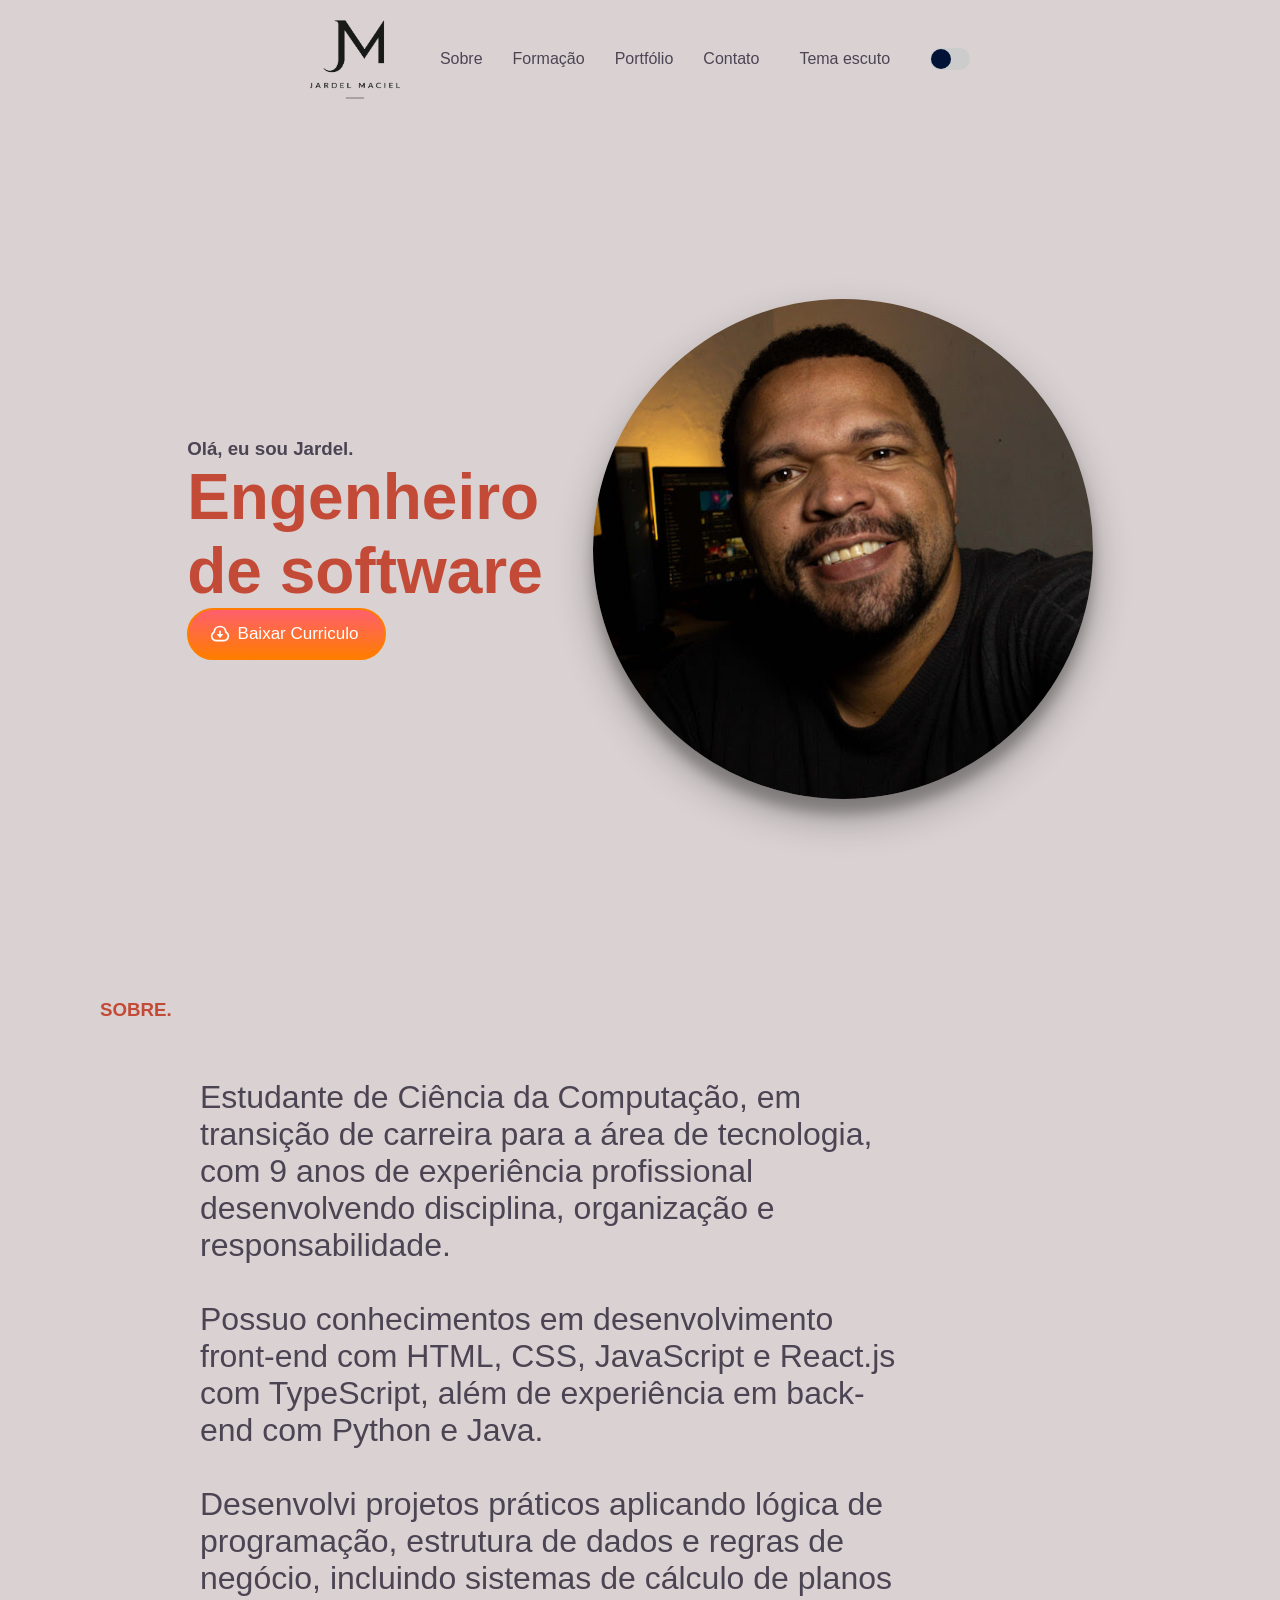
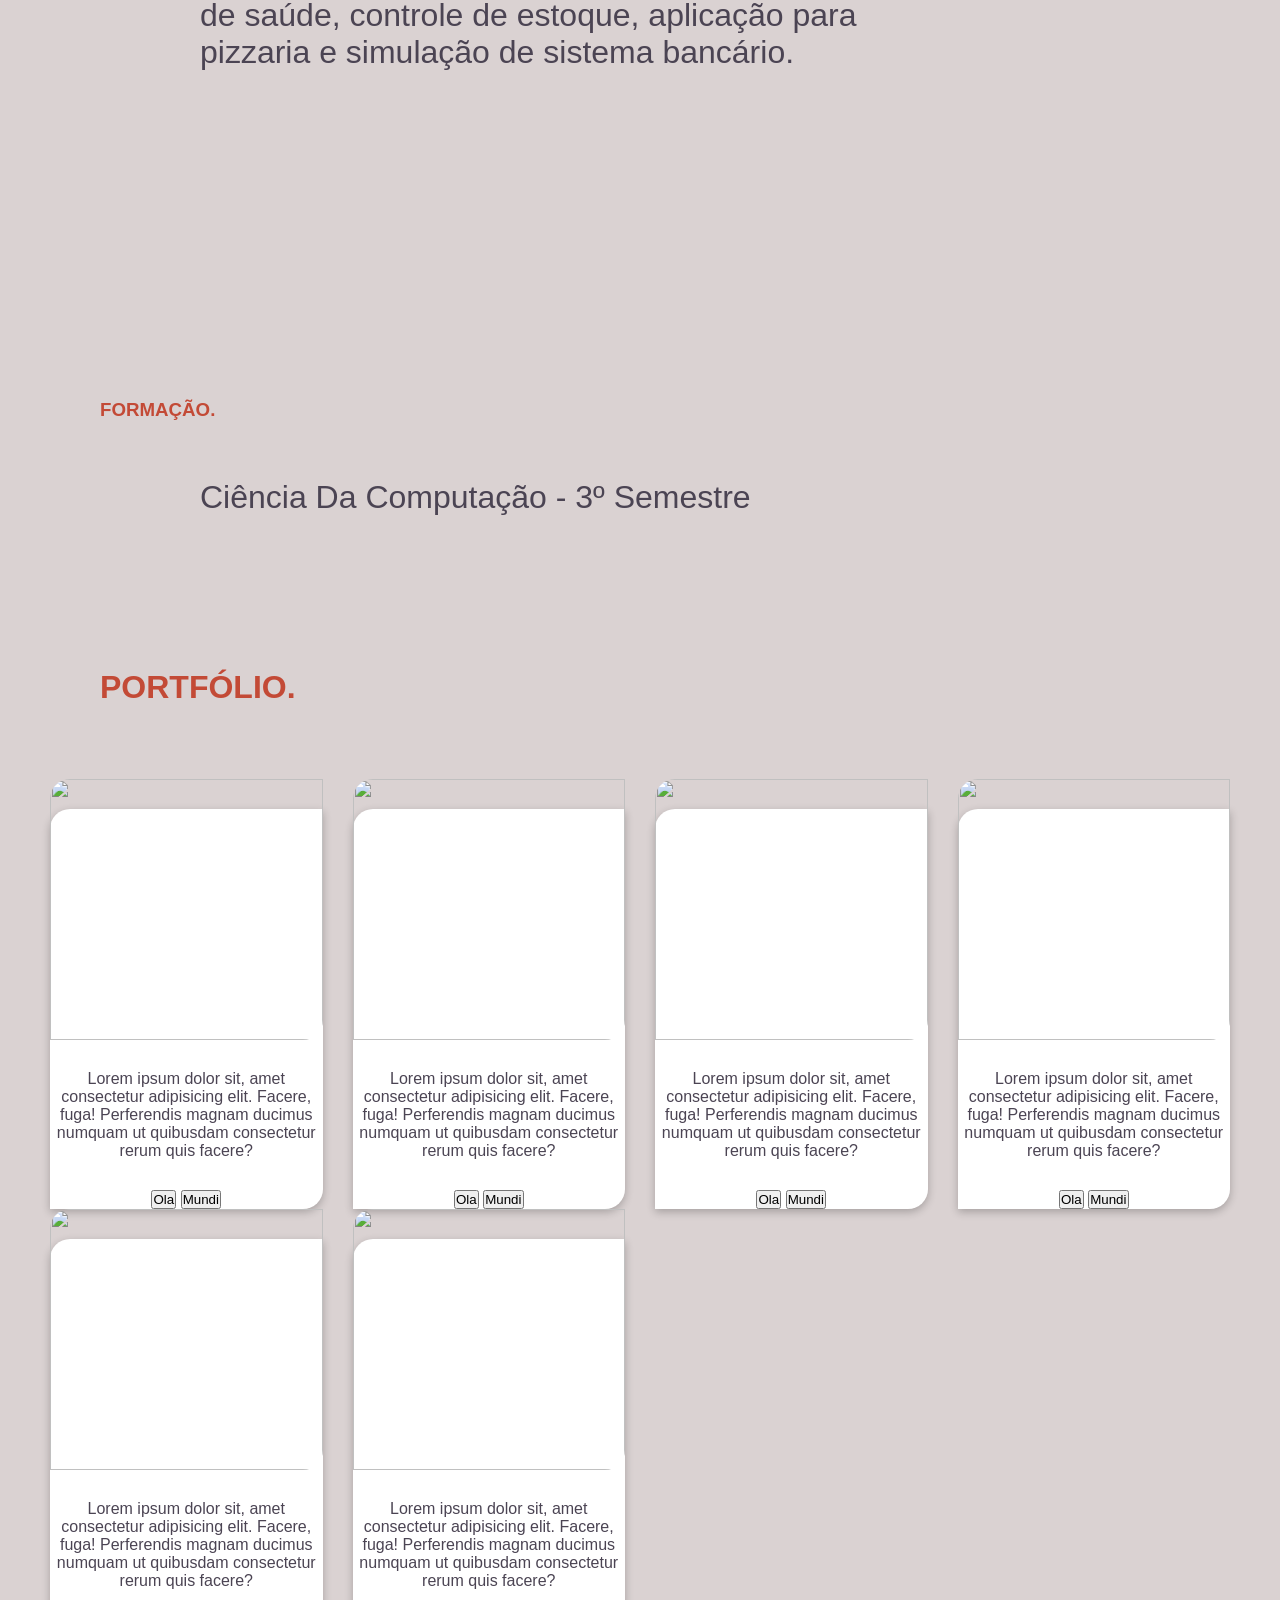
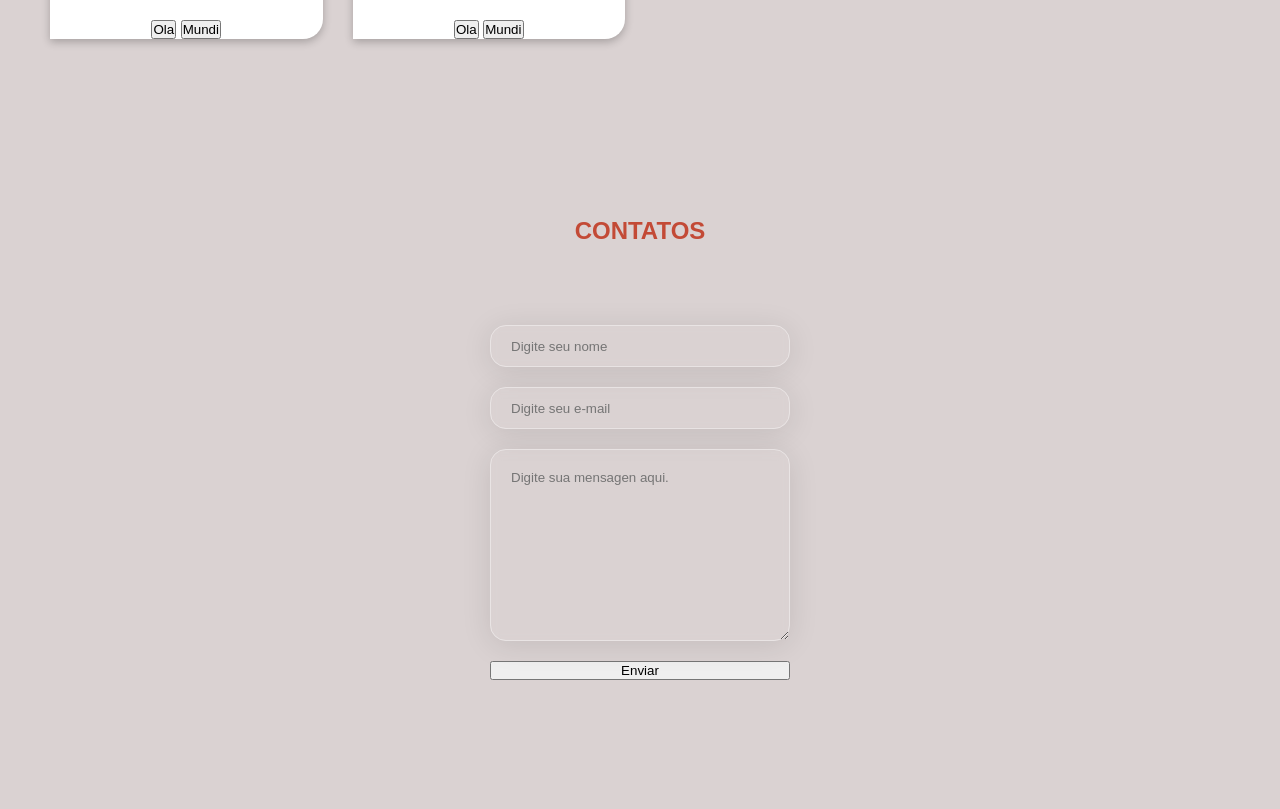
==== pages/home.html @ 93e73ab1 "updates" ====
<!doctype html>
<html lang="pt-br">
  <head>
    <meta charset="UTF-8" />
    <meta name="viewport" content="width=device-width, initial-scale=1.0" />
    <link rel="stylesheet" href="style.css" />
    <title>Jardel Maciel</title>
  </head>
  <body>
    <header>
      <nav class="navegation">
        <img src="/assets/Logo.png" class="logo logo-clara" />
        <img src="/assets/Logo-clara.png" class="logo logo-escura" />

        <ul class="menu">
          <li><a href="#">Sobre</a></li>
          <li><a href="#">Formação</a></li>
          <li><a href="#">Portfólio</a></li>
          <li><a href="#">Contato</a></li>
        </ul>
      </nav>
      <label for="tema">Tema escuto</label>
      <div class="container" onclick="toggle()">
        <div id="seletor" class="seletor"></div>
      </div>
    </header>
    <section class="home">
      <img
        src="/assets/FotoPerfil/Foto-perfil.jpg"
        alt="fotografia de jardel maciel desenvolvedor front-and"
      />
      <div>
        <h3>Olá, eu sou Jardel.</h3>
        <h1>
          Engenheiro <br />
          de software
        </h1>
       <a href="https://drive.google.com/file/d/1cZ9_hvBirmq4CMJdnQ7T0UhSYmJT8Q_2/view?usp=drive_link" target="_blank">
        <button class="cssbuttons-io-button">
          <svg
            xmlns="http://www.w3.org/2000/svg"
            viewBox="0 0 24 24"
            width="20"
            height="20"
          >
            <path fill="none" d="M0 0h24v24H0z"></path>
            <path
              fill="currentColor"
              d="M1 14.5a6.496 6.496 0 0 1 3.064-5.519 8.001 8.001 0 0 1 15.872 0 6.5 6.5 0 0 1-2.936 12L7 21c-3.356-.274-6-3.078-6-6.5zm15.848 4.487a4.5 4.5 0 0 0 2.03-8.309l-.807-.503-.12-.942a6.001 6.001 0 0 0-11.903 0l-.12.942-.805.503a4.5 4.5 0 0 0 2.029 8.309l.173.013h9.35l.173-.013zM13 12h3l-4 5-4-5h3V8h2v4z"
            ></path>
          </svg>
          <span>Baixar Curriculo</span>
        </button>
        </a>
      </div>
    </section>

    <section class="cont-sobre1">
      <article class="cont-sobre">
        <h1>SOBRE.</h1>
        <p>
          Estudante de Ciência da Computação, em transição de carreira para a
          área de tecnologia, com 9 anos de experiência profissional
          desenvolvendo disciplina, organização e responsabilidade.
          <br /><br />
          Possuo conhecimentos em desenvolvimento front-end com HTML, CSS,
          JavaScript e React.js com TypeScript, além de experiência em back-end
          com Python e Java.
          <br /><br />
          Desenvolvi projetos práticos aplicando lógica de programação,
          estrutura de dados e regras de negócio, incluindo sistemas de cálculo
          de planos de saúde, controle de estoque, aplicação para pizzaria e
          simulação de sistema bancário.
        </p>
      </article>
    </section>

    <section>
      <article class="formacao">
        <h1>FORMAÇÃO.</h1>
        <p>Ciência Da Computação - 3º Semestre</p>
      </article>
    </section>
    <div class="titulo-portfolio">
      <h1>PORTFÓLIO.</h1>
    </div>
    <section class="card-1">
      <div class="card">
        <img src="assets/download.jpg" alt="" />

        <p>
          Lorem ipsum dolor sit, amet consectetur adipisicing elit. Facere,
          fuga! Perferendis magnam ducimus numquam ut quibusdam consectetur
          rerum quis facere?
        </p>

        <div class="button">
          <button>Ola</button>
          <button>Mundi</button>
        </div>
      </div>

      <div class="card">
        <img src="assets/download.jpg" alt="" />

        <p>
          Lorem ipsum dolor sit, amet consectetur adipisicing elit. Facere,
          fuga! Perferendis magnam ducimus numquam ut quibusdam consectetur
          rerum quis facere?
        </p>

        <div class="button">
          <button>Ola</button>
          <button>Mundi</button>
        </div>
      </div>
      <div class="card">
        <img src="assets/download.jpg" alt="" />

        <p>
          Lorem ipsum dolor sit, amet consectetur adipisicing elit. Facere,
          fuga! Perferendis magnam ducimus numquam ut quibusdam consectetur
          rerum quis facere?
        </p>

        <div class="button">
          <button>Ola</button>
          <button>Mundi</button>
        </div>
      </div>
      <div class="card">
        <img src="assets/download.jpg" alt="" />

        <p>
          Lorem ipsum dolor sit, amet consectetur adipisicing elit. Facere,
          fuga! Perferendis magnam ducimus numquam ut quibusdam consectetur
          rerum quis facere?
        </p>

        <div>
          <button>Ola</button>
          <button>Mundi</button>
        </div>
      </div>
      <div class="card">
        <img src="assets/download.jpg" alt="" />

        <p>
          Lorem ipsum dolor sit, amet consectetur adipisicing elit. Facere,
          fuga! Perferendis magnam ducimus numquam ut quibusdam consectetur
          rerum quis facere?
        </p>

        <div class="button">
          <button>Ola</button>
          <button>Mundi</button>
        </div>
      </div>
      <div class="card">
        <img src="assets/download.jpg" alt="" />

        <p>
          Lorem ipsum dolor sit, amet consectetur adipisicing elit. Facere,
          fuga! Perferendis magnam ducimus numquam ut quibusdam consectetur
          rerum quis facere?
        </p>

        <div class="button">
          <button>Ola</button>
          <button>Mundi</button>
        </div>
      </div>
    </section>

    <section class="contatos">
      <h1>CONTATOS</h1>

      <form action="POST" class="form">
        <input class="input" type="text" placeholder="Digite seu nome" />
        <input
          class="input"
          type="email"
          name="email"
          id="email"
          placeholder="Digite seu e-mail"
        />
        <textarea
          name="msg"
          id="msg"
          rows="10"
          cols="50"
          placeholder="Digite sua mensagen aqui."
        ></textarea>
        <button type="button" onclick="enviarForm()">Enviar</button>
      </form>
    </section>
  </body>
  <script>
    function toggle() {
      const container = document.querySelector(".container");
      const body = document.body;

      container.classList.toggle("ativo");
      body.classList.toggle("dark");
    }
  </script>
</html>
---- pages/style.css ----
:root {
  --cor-fundo: rgb(218, 210, 210);
  --cor-texto: #4b4453;
  --cor-titulo: #c34a36;

  --cor-card: #ffffff;
  --cor-botao: #e0e0e0;
  --cor-hover: aqua;

  --textos: "Roboto", sans-serif;
  --titulos: "Inter", sans-serif;
}

/* RESET */
* {
  padding: 0;
  margin: 0;
  box-sizing: border-box;
  font-family: var(--textos);
}

/* TRANSIÇÃO SUAVE */
body,
.card,
button,
.menu a {
  transition: all 0.3s ease;
}

/* BODY */
body {
  background-color: var(--cor-fundo);
  color: var(--cor-texto);
}

/* MODO ESCURO */
body.dark {
  --cor-fundo: #0f172a;
  --cor-texto: #ffffff;
  --cor-titulo: #f87171;

  --cor-card: #1e293b;
  --cor-botao: #334155;
  --cor-hover: #22d3ee;
}

/* HEADER */
header {
  display: flex;
  justify-content: center;
  gap: 40px;
  align-items: center;
  margin-top: 20px;
}
.logo-escura {
  display: none;
}

body.dark .logo-clara {
  display: none;
}

body.dark .logo-escura {
  display: block;
}

.navegation {
  display: flex;
  justify-content: center;
  align-items: center;
  gap: 40px;
}

.logo {
  width: 90px;
}

.menu {
  display: flex;
  gap: 30px;
  list-style: none;
}

.menu a {
  color: var(--cor-texto);
  text-decoration: none;
}

/* BOTÃO DARK MODE */
.container {
  display: flex;
  background-color: #ccc;
  width: 40px;
  height: 22px;
  border-radius: 50px;
  align-items: center;
  padding: 1px;
  cursor: pointer;
}

.seletor {
  background-color: #011237;
  width: 20px;
  height: 20px;
  border-radius: 50%;
  transition: 0.3s;
}

.container.ativo {
  background-color: #c34a36;
}

.container.ativo .seletor {
  transform: translateX(18px);
}

/* HOME */
.home {
  display: flex;
  align-items: center;
  justify-content: center;
  flex-direction: row-reverse;
  gap: 50px;
  height: 100vh;
}

.home img {
  width: 500px;
  border-radius: 50%;
  box-shadow:
    rgba(0, 0, 0, 0.3) 0px 19px 38px,
    rgba(0, 0, 0, 0.22) 0px 15px 12px;
  animation: subirDescer 3s ease-in-out infinite;
}
.home h1 {
  font-size: 4rem;
}

@keyframes subirDescer {
  0%,
  100% {
    transform: translateY(0);
  }
  50% {
    transform: translateY(-20px);
  }
}

/* TITULOS */
h1 {
  color: var(--cor-titulo);
  font-family: var(--titulos);
}

/* SOBRE */
.cont-sobre {
  display: grid;
  grid-template-columns: 100px 100px 700px;
  grid-template-rows: 80px 500px;
  height: 40vh;
}

.cont-sobre h1 {
  grid-column-start: 2;
  grid-row-start: 1;
}

.cont-sobre p {
  grid-column-start: 3;
  grid-row-start: 2;
  font-size: 2rem;
  width: 100%;
}

.cont-sobre1 {
  width: 100%;
  height: 100vh;
  margin-bottom: 100px;
}

/* FORMAÇÃO */
.formacao {
  display: grid;
  grid-template-columns: 100px 100px 700px;
  grid-template-rows: 80px 500px;
  height: 30vh;
}

.formacao h1 {
  grid-column-start: 2;
  grid-row-start: 1;
}

.formacao p {
  grid-column-start: 3;
  grid-row-start: 2;
  font-size: 2rem;
  width: 100%;
}

/* PORTFOLIO */
.titulo-portfolio {
  display: grid;
  grid-template-columns: 100px 100px 700px;
  grid-template-rows: 80px 500px;
  height: 10vh;
}

.titulo-portfolio h1 {
  grid-column-start: 2;
  grid-row-start: 1;
}

/* CARDS */
.card-1 {
  padding: 50px;
  display: grid;
  grid-template-columns: repeat(auto-fit, minmax(250px, 1fr));
  gap: 30px;
}

.card {
  display: flex;
  flex-direction: column;
  justify-content: center;
  align-items: center;
  gap: 30px;
  text-align: center;

  background-color: var(--cor-card);
  color: var(--cor-texto);

  height: 400px;
  border-radius: 20px 0px;
  box-shadow: rgba(0, 0, 0, 0.24) 0px 3px 8px;

  transition: all 0.3s ease;
}

.card:hover {
  transform: scale(1.02);
}

/* BOTÕES */


/* IMAGENS DOS CARDS */
.card img {
  width: 100%;
  height: 100%;
  border-radius: 20px 0px;
  margin-top: -30px;
}
/*estilização da aba de contatos*/
.contatos {
  display: flex;
  flex-direction: column;
  justify-content: center;
  align-items: center;
  height: 80vh;
}
.form {
  display: flex;
  flex-direction: column;
  gap: 20px;
  width: 300px;
  justify-content: center;
  margin-top: 80px;
}
.input {
  height: 30px;
  outline: none;
  border: none;
  padding: 20px;
  border-radius: 40px;
  
  background: rgba(255, 255, 255, 0);
  border-radius: 16px;
  box-shadow: 0 4px 30px rgba(0, 0, 0, 0.1);
  backdrop-filter: blur(4.8px);
  -webkit-backdrop-filter: blur(4.8px);
  border: 1px solid rgba(255, 255, 255, 0.41);
}
textarea {
  padding: 20px;
  outline: none;
  background: rgba(255, 255, 255, 0);
  border-radius: 16px;
  box-shadow: 0 4px 30px rgba(0, 0, 0, 0.1);
  backdrop-filter: blur(4.8px);
  -webkit-backdrop-filter: blur(4.8px);
  border: 1px solid rgba(255, 255, 255, 0.41);
}


.home .cssbuttons-io-button {
  display: flex;
  align-items: center;
  font-family: inherit;
  font-weight: 500;
  font-size: 17px;
  padding: 0.8em 1.5em 0.8em 1.2em;
  color: white;
  background: #ff7d00;
  background: linear-gradient(0deg, rgba(255, 125, 0, 1) 0%, rgba(255, 95, 109, 1) 100%);
  border: 2px solid #ff7d00;
  border-radius: 20em;
}

.home .cssbuttons-io-button svg {
  margin-right: 8px;
}

.home .cssbuttons-io-button:hover {
  border-color: white;
  box-shadow: 0 0.5em 1.5em -0.5em #bf5800;
}

.home .cssbuttons-io-button:active {
  box-shadow: 0 0.3em 1em -0.5em #bf5800;
}
a{
    text-decoration: none;
}
a:visited{
    text-decoration: none;
}
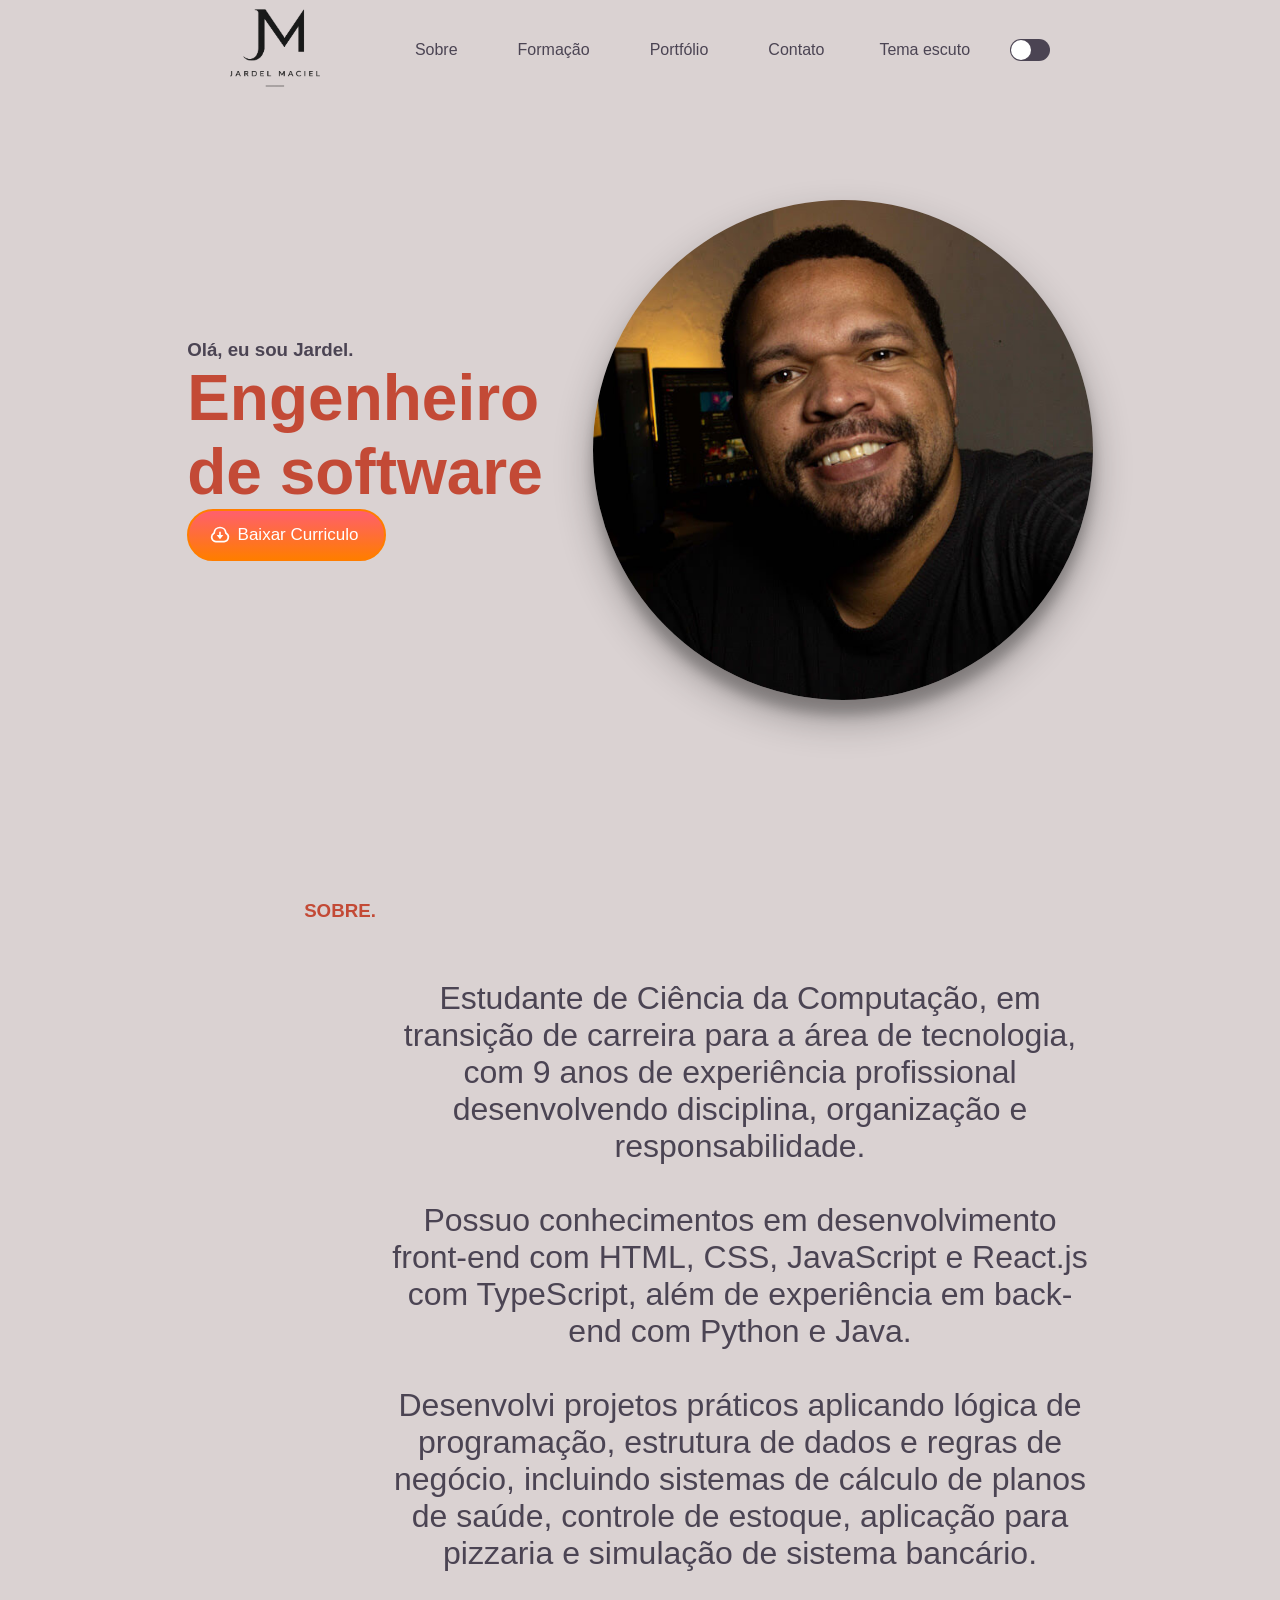
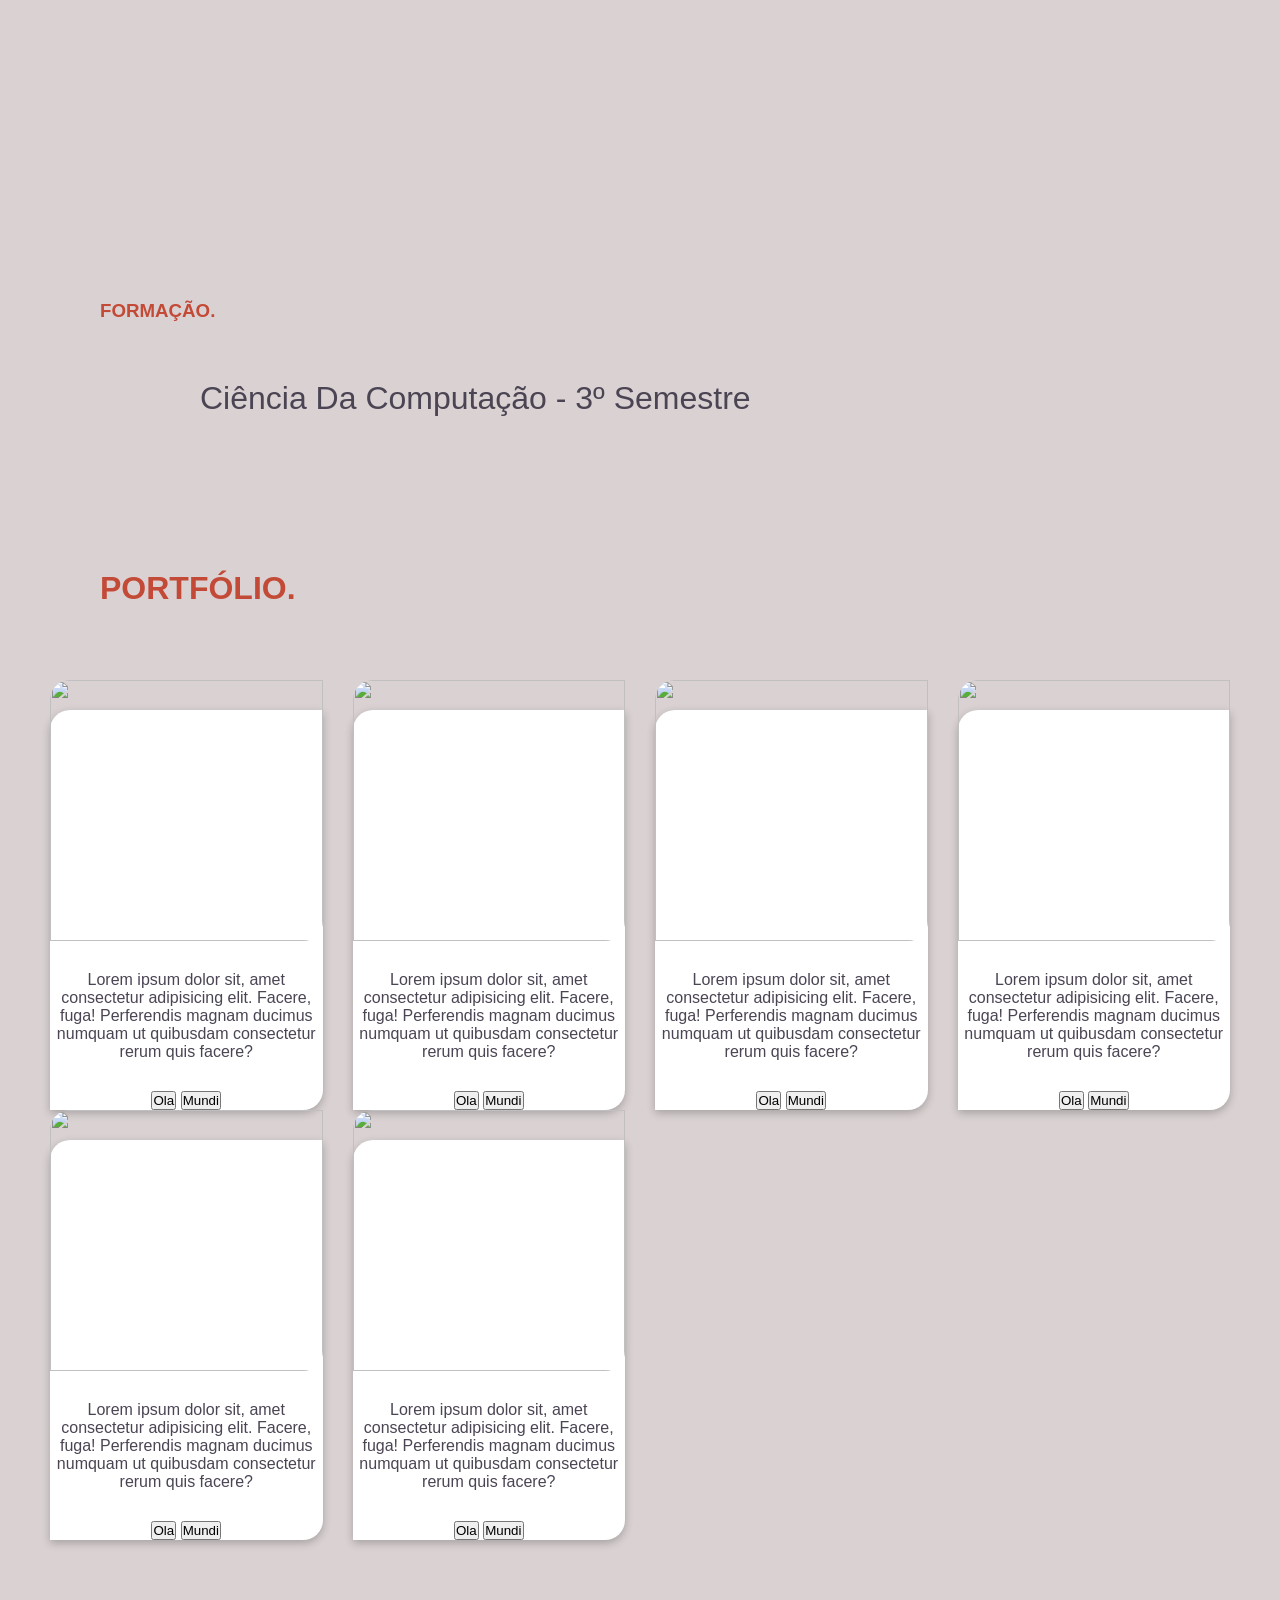
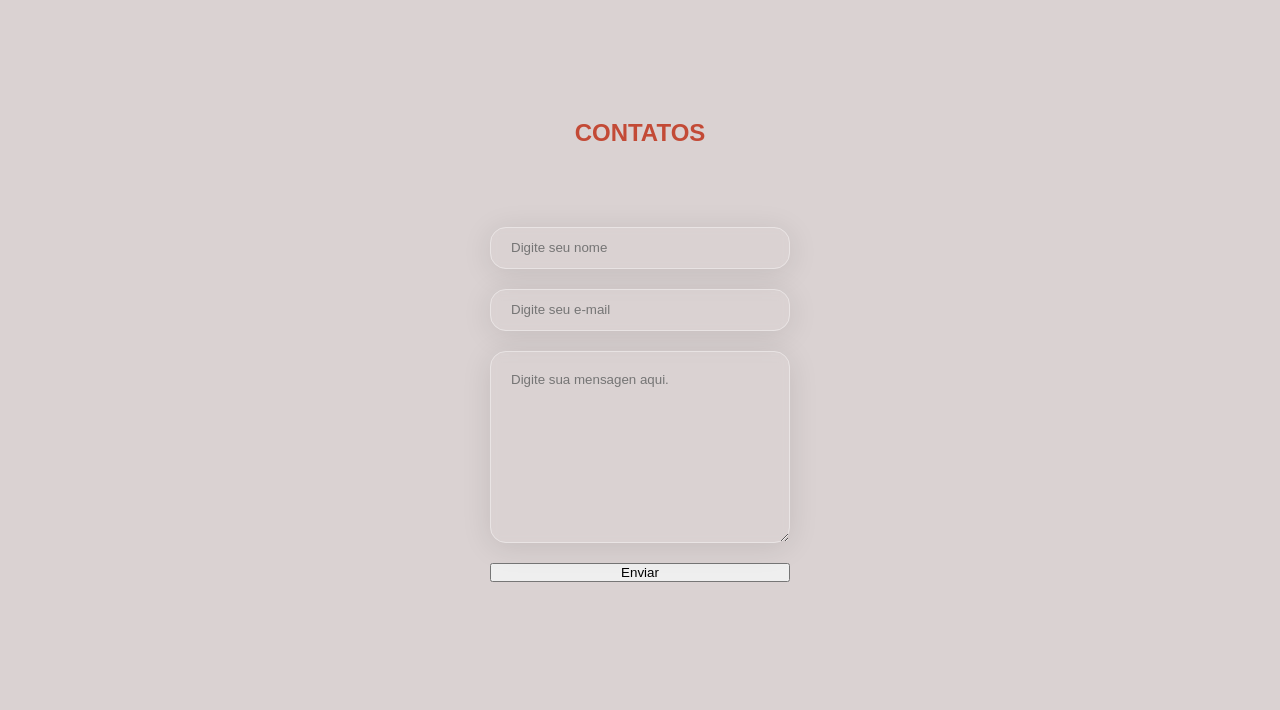
==== commit bfb3fcce: "update na navbar e nos inputs do form" ====
--- a/pages/home.html
+++ b/pages/home.html
@@ -8,15 +8,19 @@
   </head>
   <body>
     <header>
-      <nav class="navegation">
-        <img src="/assets/Logo.png" class="logo logo-clara" />
-        <img src="/assets/Logo-clara.png" class="logo logo-escura" />
+      <nav class="navegation" id="navegation">
+        <a href="#home"
+          ><img src="/assets/Logo.png" class="logo logo-clara"
+        /></a>
+        <a href="#home"
+          ><img src="/assets/Logo-clara.png" class="logo logo-escura"
+        /></a>
 
         <ul class="menu">
-          <li><a href="#">Sobre</a></li>
-          <li><a href="#">Formação</a></li>
-          <li><a href="#">Portfólio</a></li>
-          <li><a href="#">Contato</a></li>
+          <li><a href="#cont-sobre1">Sobre</a></li>
+          <li><a href="#formacao">Formação</a></li>
+          <li><a href="#portfolio">Portfólio</a></li>
+          <li><a href="#contatos">Contato</a></li>
         </ul>
       </nav>
       <label for="tema">Tema escuto</label>
@@ -24,7 +28,7 @@
         <div id="seletor" class="seletor"></div>
       </div>
     </header>
-    <section class="home">
+    <section class="home" id="home">
       <img
         src="/assets/FotoPerfil/Foto-perfil.jpg"
         alt="fotografia de jardel maciel desenvolvedor front-and"
@@ -35,27 +39,30 @@
           Engenheiro <br />
           de software
         </h1>
-       <a href="https://drive.google.com/file/d/1cZ9_hvBirmq4CMJdnQ7T0UhSYmJT8Q_2/view?usp=drive_link" target="_blank">
-        <button class="cssbuttons-io-button">
-          <svg
-            xmlns="http://www.w3.org/2000/svg"
-            viewBox="0 0 24 24"
-            width="20"
-            height="20"
-          >
-            <path fill="none" d="M0 0h24v24H0z"></path>
-            <path
-              fill="currentColor"
-              d="M1 14.5a6.496 6.496 0 0 1 3.064-5.519 8.001 8.001 0 0 1 15.872 0 6.5 6.5 0 0 1-2.936 12L7 21c-3.356-.274-6-3.078-6-6.5zm15.848 4.487a4.5 4.5 0 0 0 2.03-8.309l-.807-.503-.12-.942a6.001 6.001 0 0 0-11.903 0l-.12.942-.805.503a4.5 4.5 0 0 0 2.029 8.309l.173.013h9.35l.173-.013zM13 12h3l-4 5-4-5h3V8h2v4z"
-            ></path>
-          </svg>
-          <span>Baixar Curriculo</span>
-        </button>
+        <a
+          href="https://drive.google.com/file/d/1cZ9_hvBirmq4CMJdnQ7T0UhSYmJT8Q_2/view?usp=drive_link"
+          target="_blank"
+        >
+          <button class="cssbuttons-io-button">
+            <svg
+              xmlns="http://www.w3.org/2000/svg"
+              viewBox="0 0 24 24"
+              width="20"
+              height="20"
+            >
+              <path fill="none" d="M0 0h24v24H0z"></path>
+              <path
+                fill="currentColor"
+                d="M1 14.5a6.496 6.496 0 0 1 3.064-5.519 8.001 8.001 0 0 1 15.872 0 6.5 6.5 0 0 1-2.936 12L7 21c-3.356-.274-6-3.078-6-6.5zm15.848 4.487a4.5 4.5 0 0 0 2.03-8.309l-.807-.503-.12-.942a6.001 6.001 0 0 0-11.903 0l-.12.942-.805.503a4.5 4.5 0 0 0 2.029 8.309l.173.013h9.35l.173-.013zM13 12h3l-4 5-4-5h3V8h2v4z"
+              ></path>
+            </svg>
+            <span>Baixar Curriculo</span>
+          </button>
         </a>
       </div>
     </section>
 
-    <section class="cont-sobre1">
+    <section class="cont-sobre1" id="cont-sobre1">
       <article class="cont-sobre">
         <h1>SOBRE.</h1>
         <p>
@@ -76,12 +83,12 @@
     </section>
 
     <section>
-      <article class="formacao">
+      <article class="formacao" id="formacao">
         <h1>FORMAÇÃO.</h1>
         <p>Ciência Da Computação - 3º Semestre</p>
       </article>
     </section>
-    <div class="titulo-portfolio">
+    <div class="titulo-portfolio" id="portfolio">
       <h1>PORTFÓLIO.</h1>
     </div>
     <section class="card-1">
@@ -172,7 +179,7 @@
       </div>
     </section>
 
-    <section class="contatos">
+    <section class="contatos" id="contatos">
       <h1>CONTATOS</h1>
 
       <form action="POST" class="form">
@@ -203,5 +210,20 @@
       container.classList.toggle("ativo");
       body.classList.toggle("dark");
     }
+
+    let prevScrollpos = window.pageYOffset;
+
+    window.onscroll = function () {
+      let currentScrollPos = window.pageYOffset;
+      const nav = document.querySelector("header");
+
+      if (prevScrollpos > currentScrollPos) {
+        nav.style.top = "0";
+      } else {
+        nav.style.top = "-60px";
+      }
+
+      prevScrollpos = currentScrollPos;
+    };
   </script>
 </html>
--- a/pages/style.css
+++ b/pages/style.css
@@ -18,6 +18,9 @@
   box-sizing: border-box;
   font-family: var(--textos);
 }
+html {
+  scroll-behavior: smooth;
+}
 
 /* TRANSIÇÃO SUAVE */
 body,
@@ -51,6 +54,13 @@
   gap: 40px;
   align-items: center;
   margin-top: 20px;
+  position: fixed; /* Fixa a barra no topo */
+  top: 0;
+  width: 100%;
+  height: 60px; /* Altura definida é importante */
+  transition: top 0.3s; /* Suaviza a transição */
+  z-index: 1000;
+  
 }
 .logo-escura {
   display: none;
@@ -69,6 +79,7 @@
   justify-content: center;
   align-items: center;
   gap: 40px;
+  
 }
 
 .logo {
@@ -84,12 +95,16 @@
 .menu a {
   color: var(--cor-texto);
   text-decoration: none;
+  float: left;
+  display: block;
+
+  padding: 15px;
 }
 
 /* BOTÃO DARK MODE */
 .container {
   display: flex;
-  background-color: #ccc;
+  background-color: #4b4453;
   width: 40px;
   height: 22px;
   border-radius: 50px;
@@ -99,7 +114,7 @@
 }
 
 .seletor {
-  background-color: #011237;
+  background-color: #ffffff;
   width: 20px;
   height: 20px;
   border-radius: 50%;
@@ -112,6 +127,7 @@
 
 .container.ativo .seletor {
   transform: translateX(18px);
+  background-color: #4b4453;
 }
 
 /* HOME */
@@ -158,6 +174,8 @@
   grid-template-columns: 100px 100px 700px;
   grid-template-rows: 80px 500px;
   height: 40vh;
+  justify-content: center;
+  text-align: center;
 }
 
 .cont-sobre h1 {
@@ -243,7 +261,6 @@
 
 /* BOTÕES */
 
-
 /* IMAGENS DOS CARDS */
 .card img {
   width: 100%;
@@ -273,7 +290,7 @@
   border: none;
   padding: 20px;
   border-radius: 40px;
-  
+
   background: rgba(255, 255, 255, 0);
   border-radius: 16px;
   box-shadow: 0 4px 30px rgba(0, 0, 0, 0.1);
@@ -292,7 +309,6 @@
   border: 1px solid rgba(255, 255, 255, 0.41);
 }
 
-
 .home .cssbuttons-io-button {
   display: flex;
   align-items: center;
@@ -302,7 +318,11 @@
   padding: 0.8em 1.5em 0.8em 1.2em;
   color: white;
   background: #ff7d00;
-  background: linear-gradient(0deg, rgba(255, 125, 0, 1) 0%, rgba(255, 95, 109, 1) 100%);
+  background: linear-gradient(
+    0deg,
+    rgba(255, 125, 0, 1) 0%,
+    rgba(255, 95, 109, 1) 100%
+  );
   border: 2px solid #ff7d00;
   border-radius: 20em;
 }
@@ -319,9 +339,20 @@
 .home .cssbuttons-io-button:active {
   box-shadow: 0 0.3em 1em -0.5em #bf5800;
 }
-a{
-    text-decoration: none;
-}
-a:visited{
-    text-decoration: none;
-}
+a {
+  text-decoration: none;
+}
+a:visited {
+  text-decoration: none;
+}
+/* TEXTO DOS INPUTS */
+.input,
+textarea {
+  color: var(--cor-texto);
+}
+
+/* PLACEHOLDER NO DARK MODE */
+body.dark .input::placeholder,
+body.dark textarea::placeholder {
+  color: rgba(255, 255, 255, 0.7);
+}
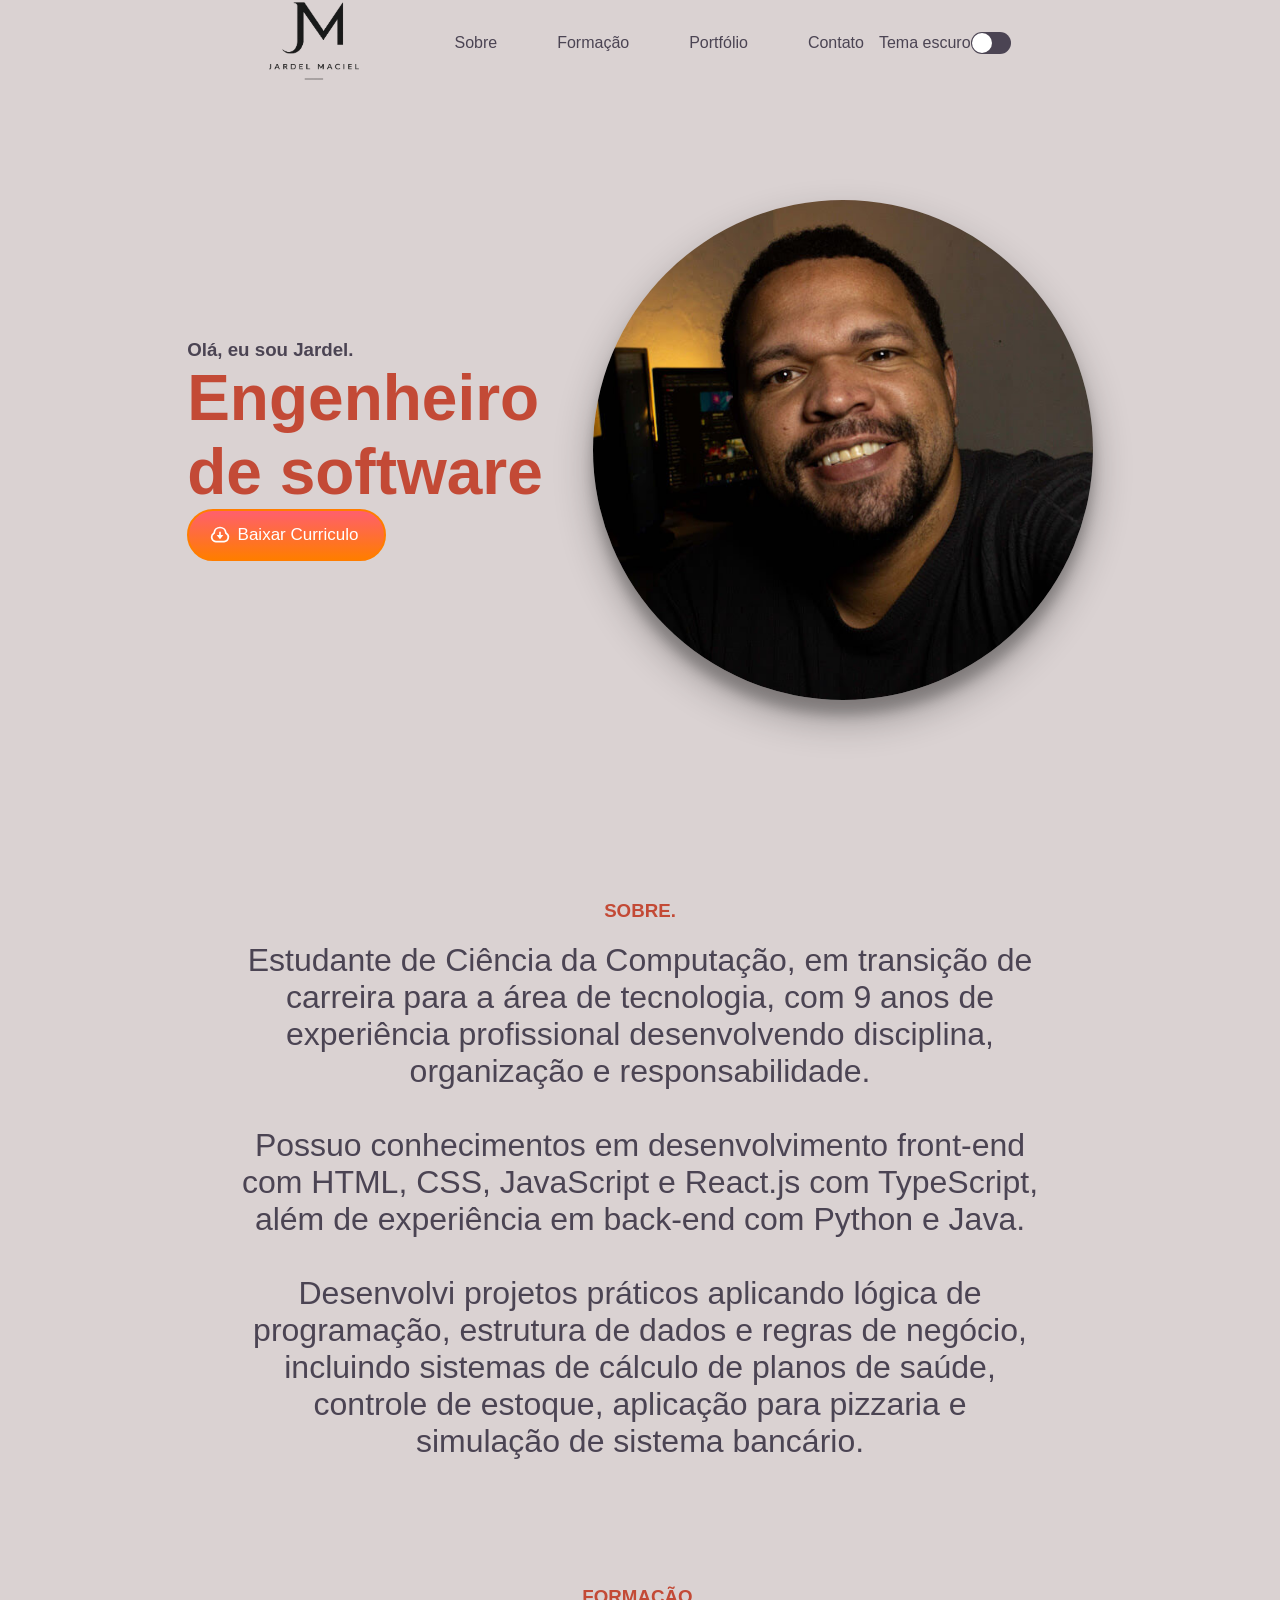
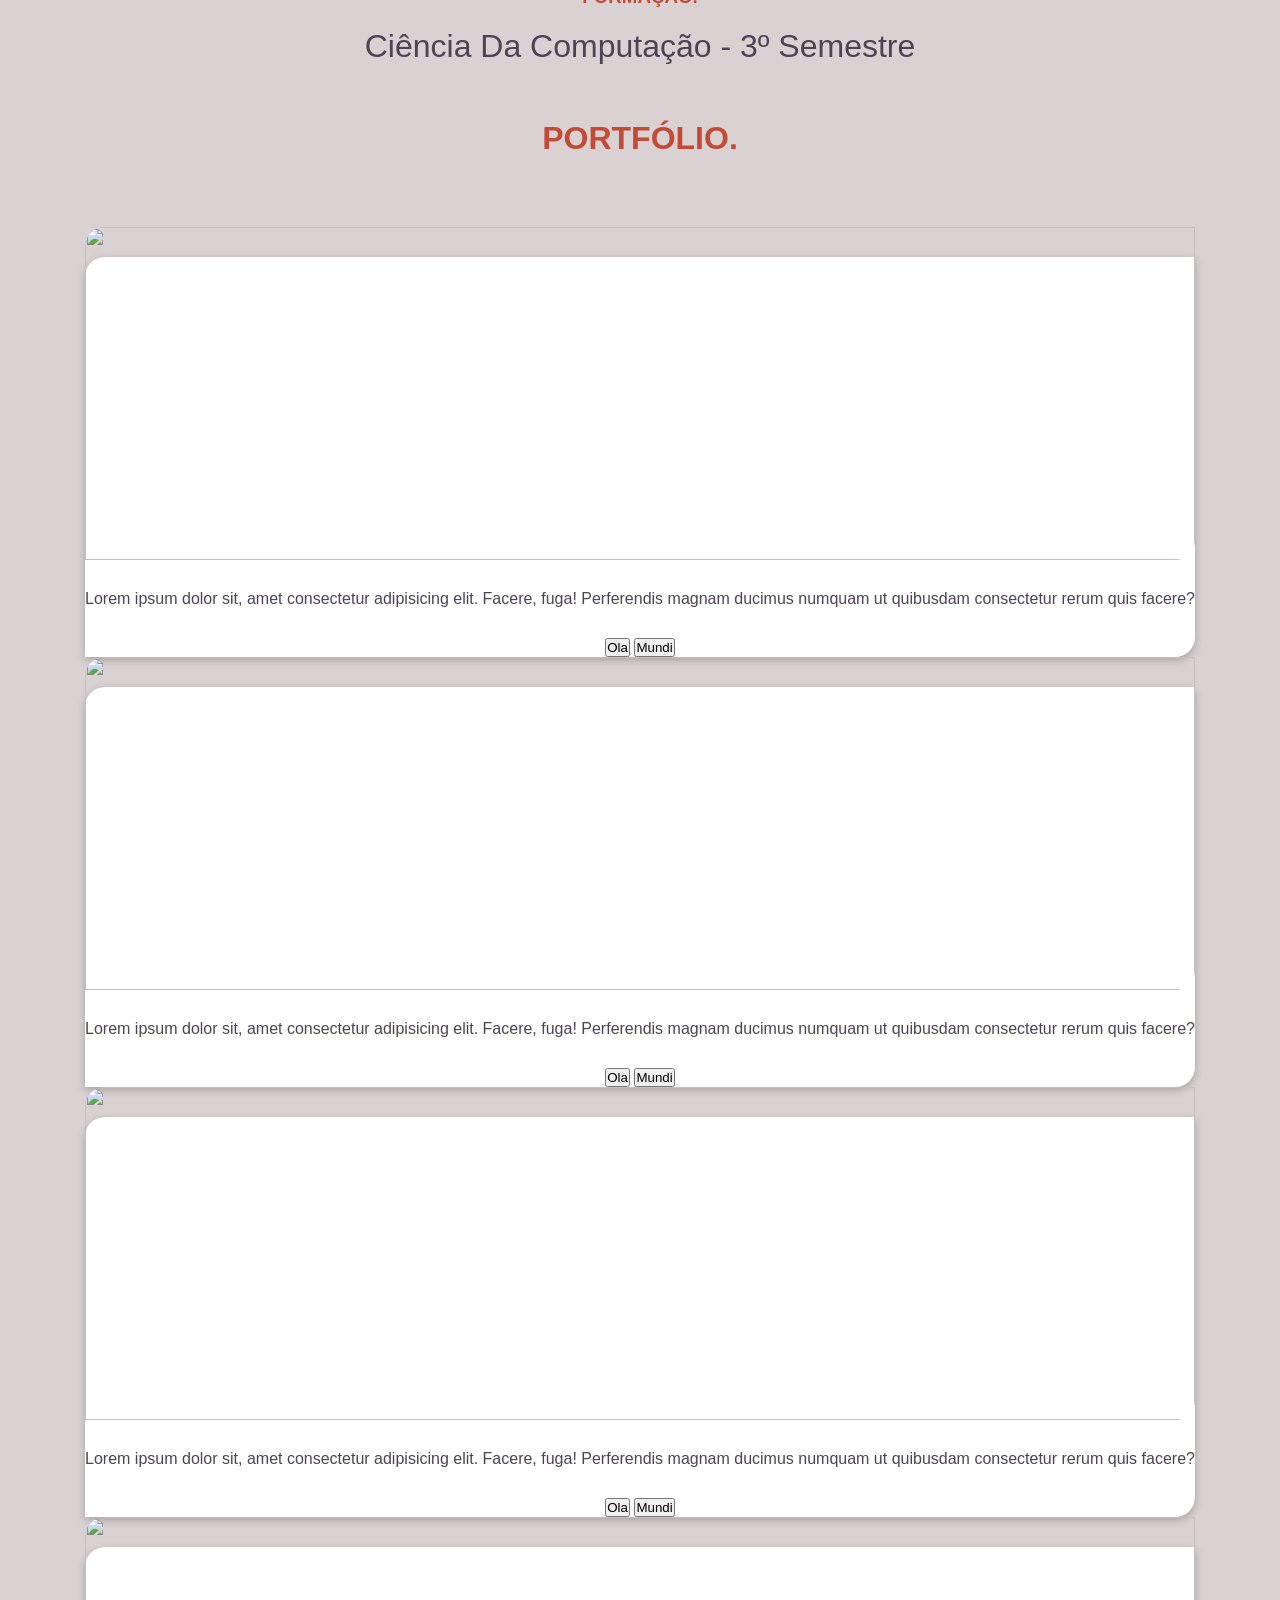
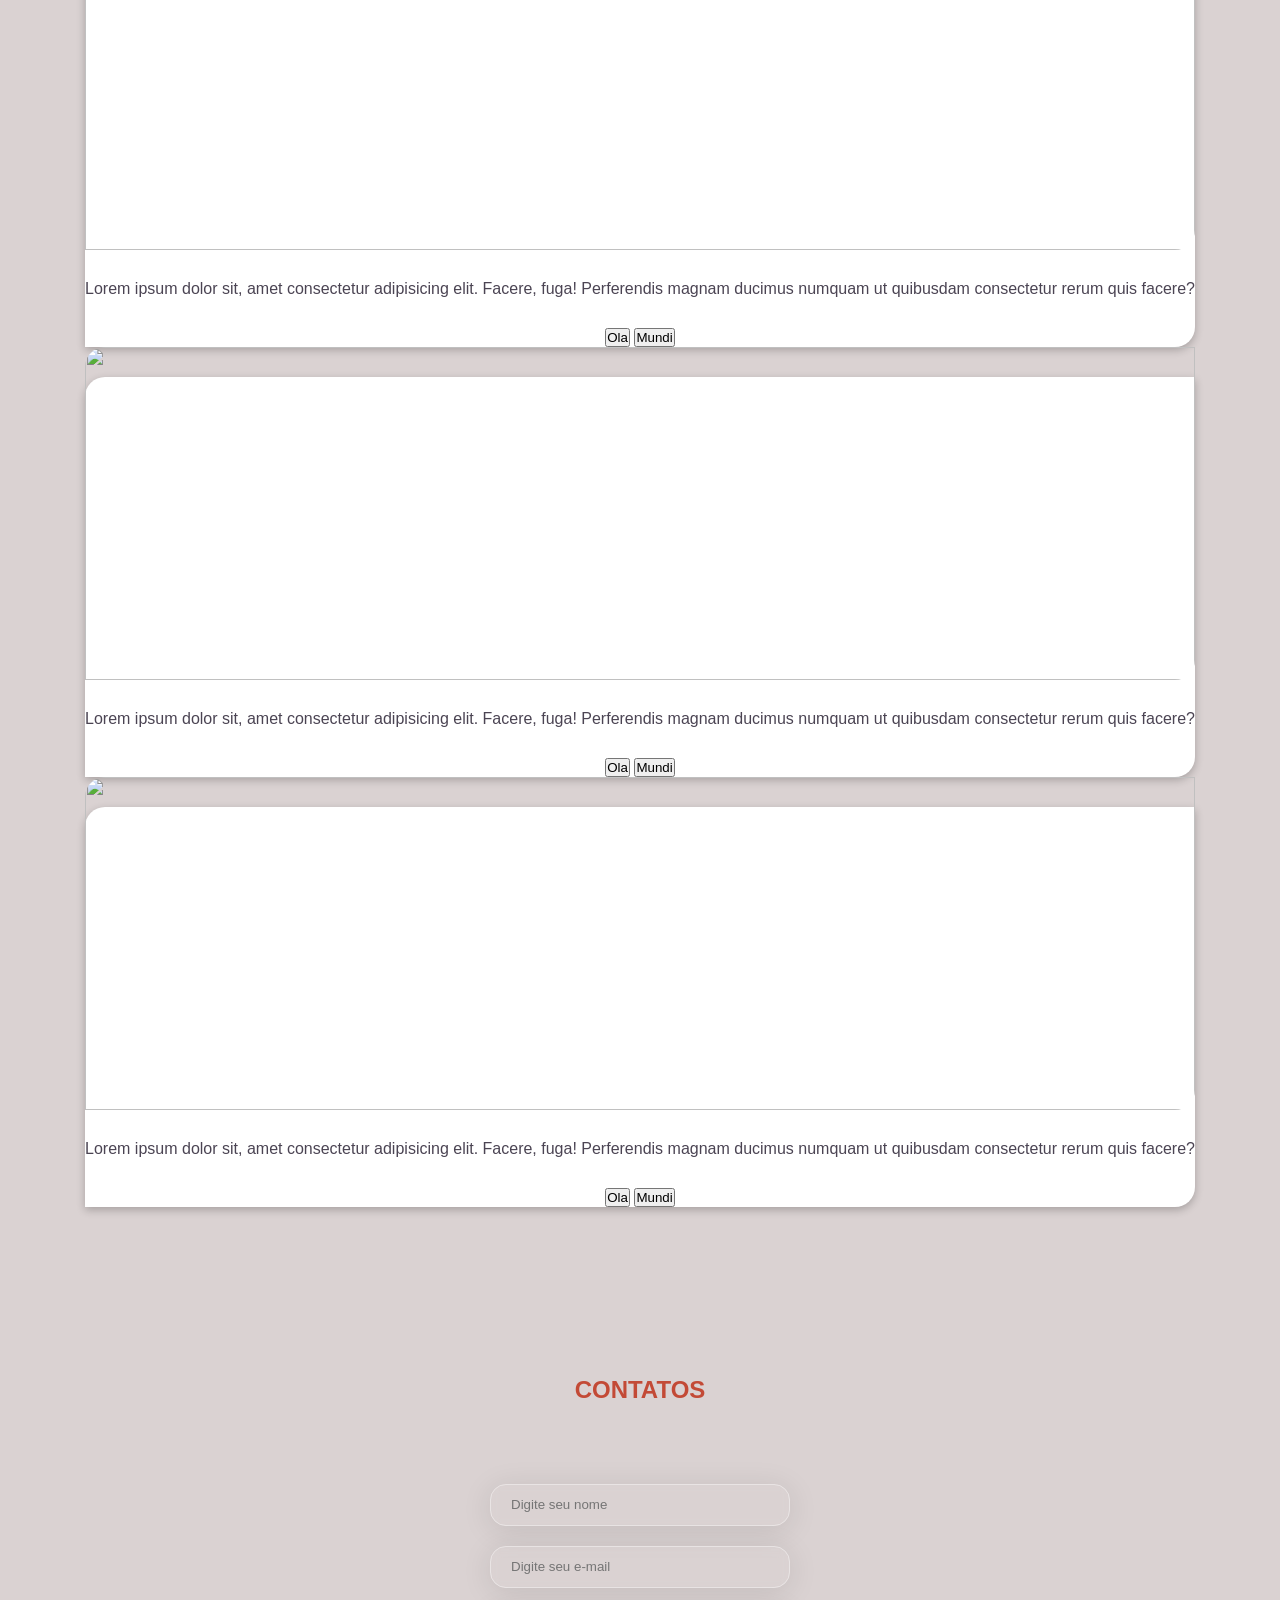
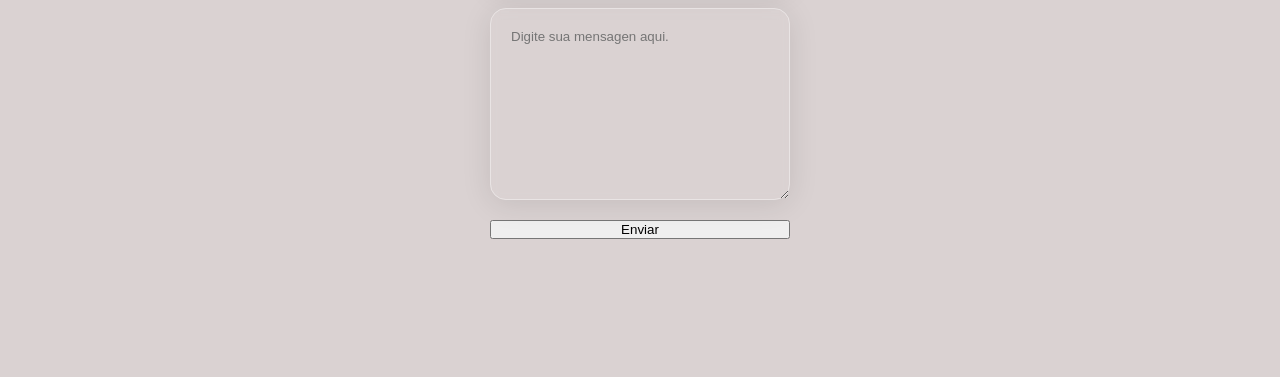
==== commit 9bd4f20c: "media queries" ====
--- a/pages/home.html
+++ b/pages/home.html
@@ -15,7 +15,7 @@
         <a href="#home"
           ><img src="/assets/Logo-clara.png" class="logo logo-escura"
         /></a>
-
+        <div class="hamburger" onclick="toggleMenu()">☰</div>
         <ul class="menu">
           <li><a href="#cont-sobre1">Sobre</a></li>
           <li><a href="#formacao">Formação</a></li>
@@ -23,7 +23,7 @@
           <li><a href="#contatos">Contato</a></li>
         </ul>
       </nav>
-      <label for="tema">Tema escuto</label>
+      <label for="tema" class="tema">Tema escuro</label>
       <div class="container" onclick="toggle()">
         <div id="seletor" class="seletor"></div>
       </div>
@@ -199,6 +199,7 @@
           placeholder="Digite sua mensagen aqui."
         ></textarea>
         <button type="button" onclick="enviarForm()">Enviar</button>
+        <p id="mensagem"></p>
       </form>
     </section>
   </body>
@@ -225,5 +226,33 @@
 
       prevScrollpos = currentScrollPos;
     };
+
+    function enviarForm() {
+      const nome = document.querySelector(".input[type='text']").value;
+      const email = document.getElementById("email").value;
+      const msg = document.getElementById("msg").value;
+
+      // validação simples
+      if (nome === "" || email === "" || msg === "") {
+        alert("Preencha todos os campos!");
+        return;
+      }
+
+      // validação básica de email
+      if (!email.includes("@") || !email.includes(".")) {
+        alert("Digite um e-mail válido!");
+        return;
+      }
+
+      // simulação de envio
+      alert("Mensagem enviada com sucesso! 🚀");
+
+      // limpa o formulário
+      document.querySelector(".form").reset();
+    }
+    function toggleMenu() {
+      const menu = document.querySelector(".menu");
+      menu.classList.toggle("ativo");
+    }
   </script>
 </html>
--- a/pages/style.css
+++ b/pages/style.css
@@ -51,16 +51,15 @@
 header {
   display: flex;
   justify-content: center;
-  gap: 40px;
-  align-items: center;
-  margin-top: 20px;
+
+  align-items: center;
+  margin-top: 18px;
   position: fixed; /* Fixa a barra no topo */
   top: 0;
   width: 100%;
-  height: 60px; /* Altura definida é importante */
+  height: 50px; /* Altura definida é importante */
   transition: top 0.3s; /* Suaviza a transição */
   z-index: 1000;
-  
 }
 .logo-escura {
   display: none;
@@ -79,7 +78,6 @@
   justify-content: center;
   align-items: center;
   gap: 40px;
-  
 }
 
 .logo {
@@ -170,17 +168,14 @@
 
 /* SOBRE */
 .cont-sobre {
-  display: grid;
-  grid-template-columns: 100px 100px 700px;
-  grid-template-rows: 80px 500px;
-  height: 40vh;
+  display: flex;
+  flex-direction: column;
+  align-items: center;
   justify-content: center;
   text-align: center;
-}
-
-.cont-sobre h1 {
-  grid-column-start: 2;
-  grid-row-start: 1;
+  max-width: 800px;
+  margin: 0 auto;
+  gap: 20px;
 }
 
 .cont-sobre p {
@@ -192,49 +187,44 @@
 
 .cont-sobre1 {
   width: 100%;
-  height: 100vh;
+  height: 70vh;
   margin-bottom: 100px;
 }
 
 /* FORMAÇÃO */
 .formacao {
-  display: grid;
-  grid-template-columns: 100px 100px 700px;
-  grid-template-rows: 80px 500px;
-  height: 30vh;
-}
-
-.formacao h1 {
-  grid-column-start: 2;
-  grid-row-start: 1;
-}
-
-.formacao p {
-  grid-column-start: 3;
-  grid-row-start: 2;
+  display: flex;
+  flex-direction: column;
+  align-items: center;
+  justify-content: center;
+  text-align: center;
+  gap: 20px;
+  font-size: 1rem;
+  width: 100%;
+  height: 10vh;
+
+}
+.formacao p{
   font-size: 2rem;
-  width: 100%;
-}
+  margin-bottom: 100px;
+}
+
 
 /* PORTFOLIO */
 .titulo-portfolio {
-  display: grid;
-  grid-template-columns: 100px 100px 700px;
-  grid-template-rows: 80px 500px;
-  height: 10vh;
-}
-
-.titulo-portfolio h1 {
-  grid-column-start: 2;
-  grid-row-start: 1;
+  display: flex;
+  justify-content: center;
+  align-items: center;
+margin-bottom: 50px;  text-align: center;
 }
 
 /* CARDS */
 .card-1 {
+  display: flex;
+  flex-wrap: wrap;
+  justify-content: center;
+  gap: 30px;
   padding: 50px;
-  display: grid;
-  grid-template-columns: repeat(auto-fit, minmax(250px, 1fr));
-  gap: 30px;
 }
 
 .card {
@@ -356,3 +346,130 @@
 body.dark textarea::placeholder {
   color: rgba(255, 255, 255, 0.7);
 }
+/* BOTÃO HAMBURGUER */
+.hamburger {
+  display: none;
+  font-size: 28px;
+  cursor: pointer;
+}
+
+/* ================= MOBILE (360px) ================= */
+@media (max-width: 400px) {
+
+  body {
+    padding-top: 70px;
+  }
+
+  header {
+    height: 50px;
+    padding: 0 10px;
+  }
+
+  .navegation {
+    gap: 10px;
+  }
+
+  .logo {
+    width: 70px;
+  }
+
+  /* NÃO ESCONDE MAIS */
+  .container {
+    display: flex;
+  }
+
+  .tema {
+    display: block;
+    font-size: 0.8rem;
+  }
+
+  /* HOME */
+  .home {
+    flex-direction: column;
+    height: auto;
+    padding: 30px 15px;
+    gap: 20px;
+    text-align: center;
+  }
+
+  .home img {
+    width: 180px;
+  }
+
+  .home h1 {
+    font-size: 1.6rem;
+  }
+
+  /* SOBRE */
+  .cont-sobre {
+    padding: 0 15px;
+  }
+
+  .cont-sobre p {
+    font-size: 1rem;
+    line-height: 1.4;
+  }
+
+  /* FORMAÇÃO */
+  .formacao {
+    height: auto;
+  }
+
+  .formacao p {
+    font-size: 1rem;
+    margin-bottom: 40px;
+  }
+
+  /* PORTFÓLIO */
+  .card-1 {
+    padding: 15px;
+    gap: 20px;
+  }
+
+  .card {
+    width: 100%;
+    height: auto;
+  }
+
+  /* CONTATO */
+  .contatos {
+    height: auto;
+    padding: 30px 15px;
+  }
+
+  .form {
+    width: 100%;
+    margin-top: 40px;
+  }
+
+  .input,
+  textarea {
+    padding: 15px;
+    font-size: 0.9rem;
+  }
+
+  /* MENU */
+  .hamburger {
+    display: block;
+  }
+
+  .menu {
+    position: absolute;
+    top: 50px;
+    right: 0;
+    width: 100%;
+    background-color: var(--cor-fundo);
+    flex-direction: column;
+    align-items: center;
+    display: none;
+    padding: 20px 0;
+  }
+
+  .menu.ativo {
+    display: flex;
+  }
+
+  .menu a {
+    font-size: 1rem;
+  }
+}
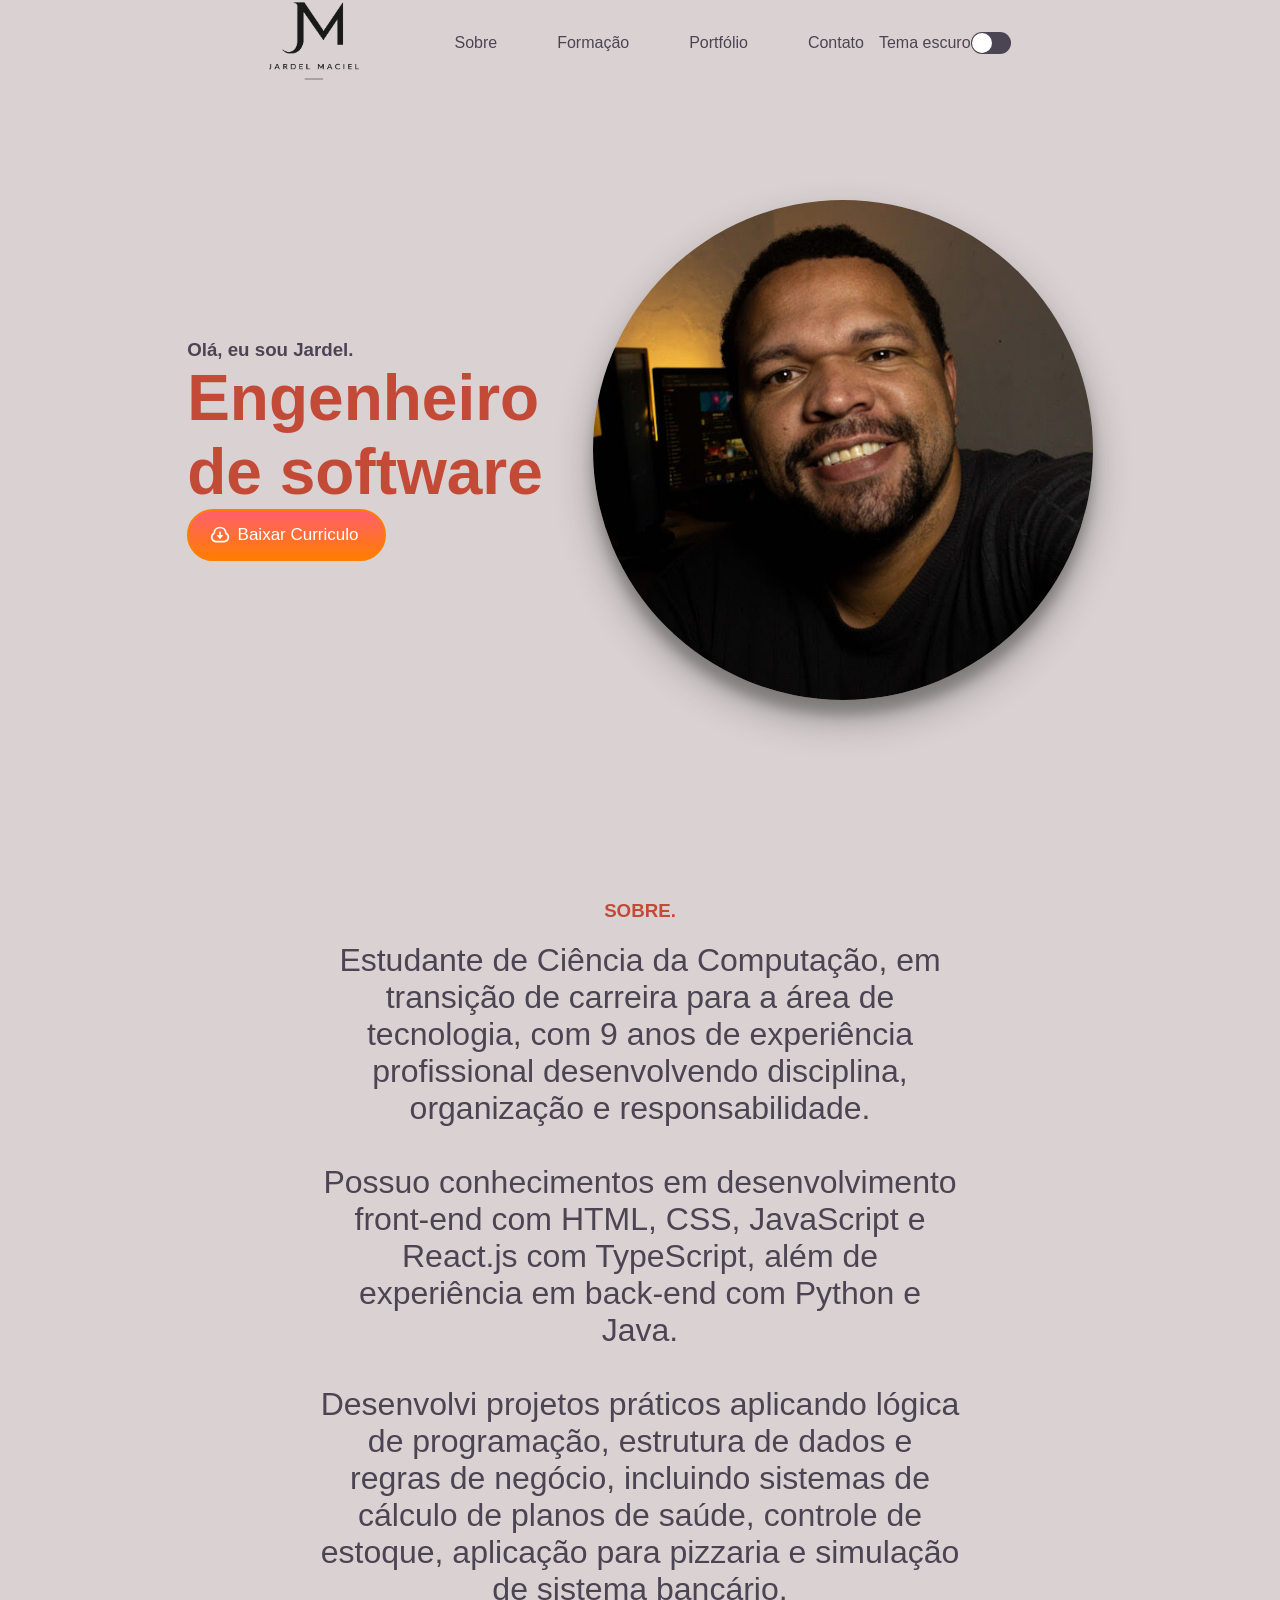
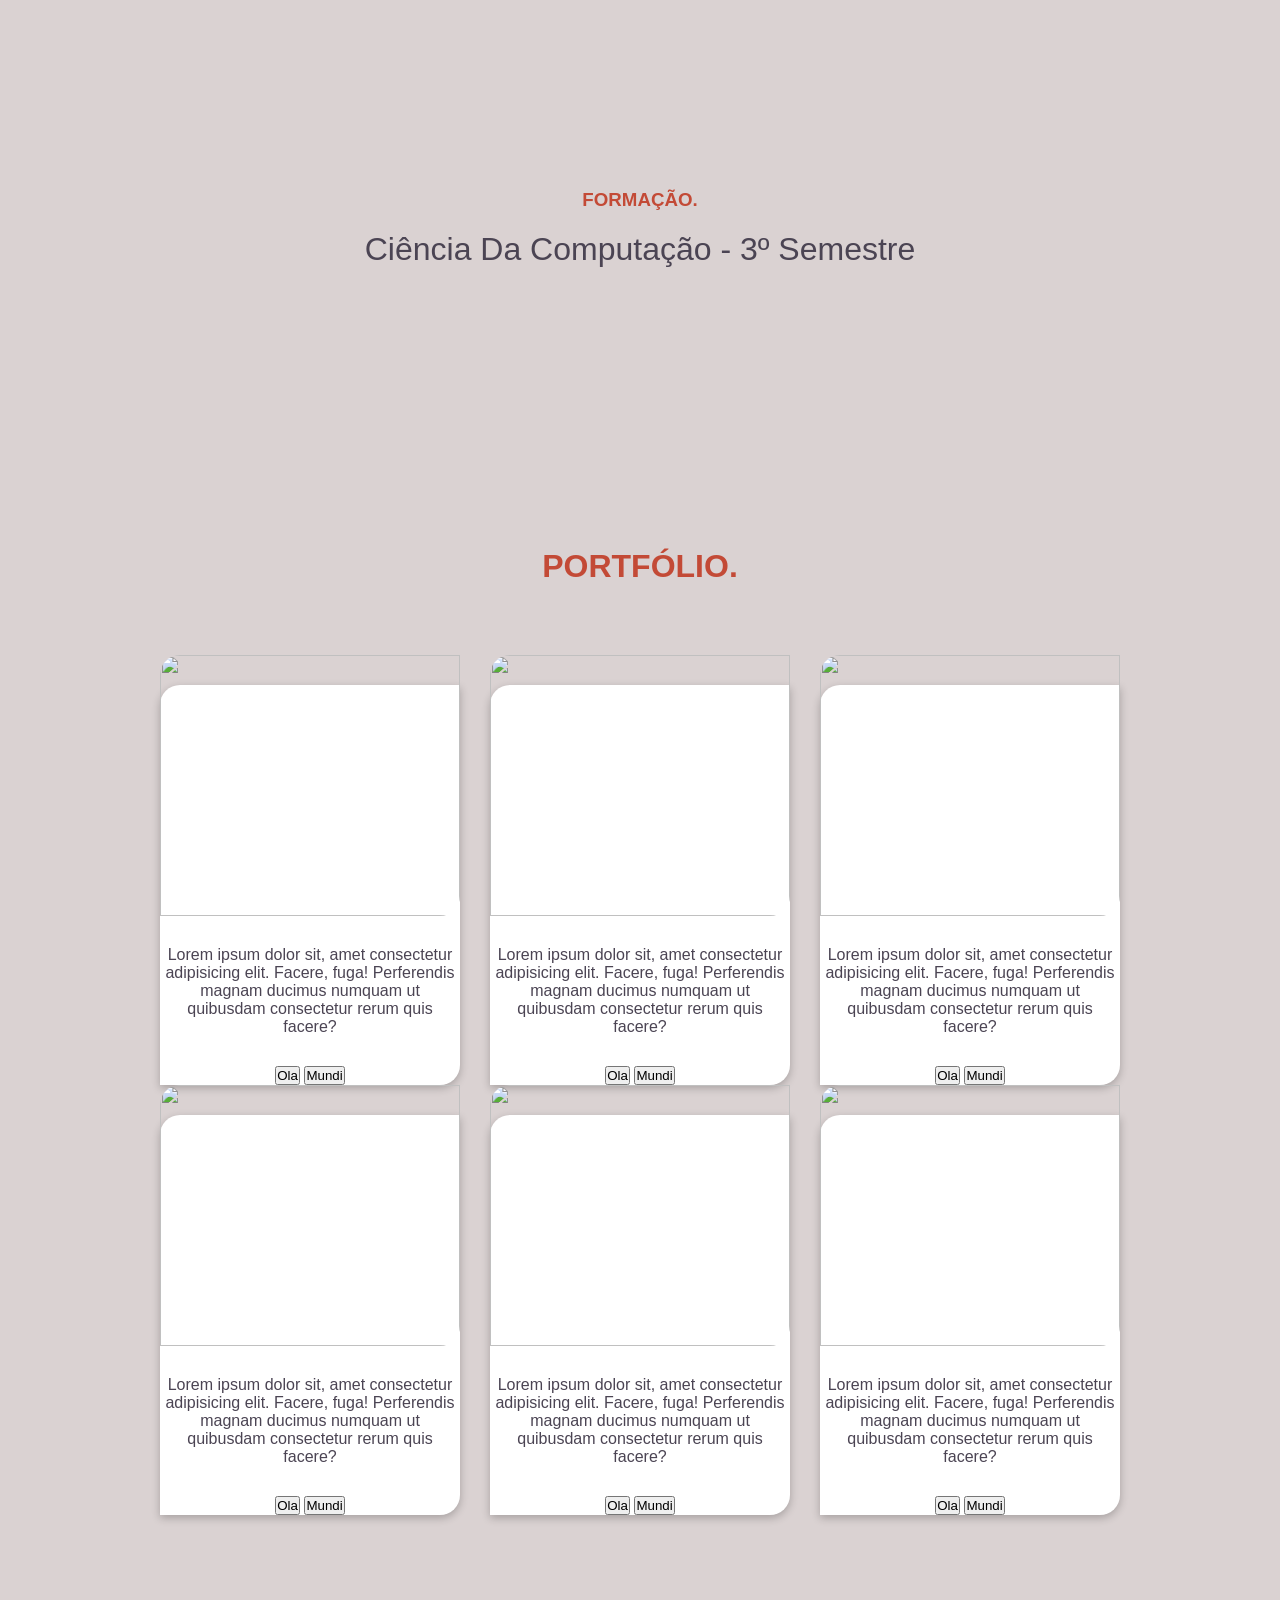
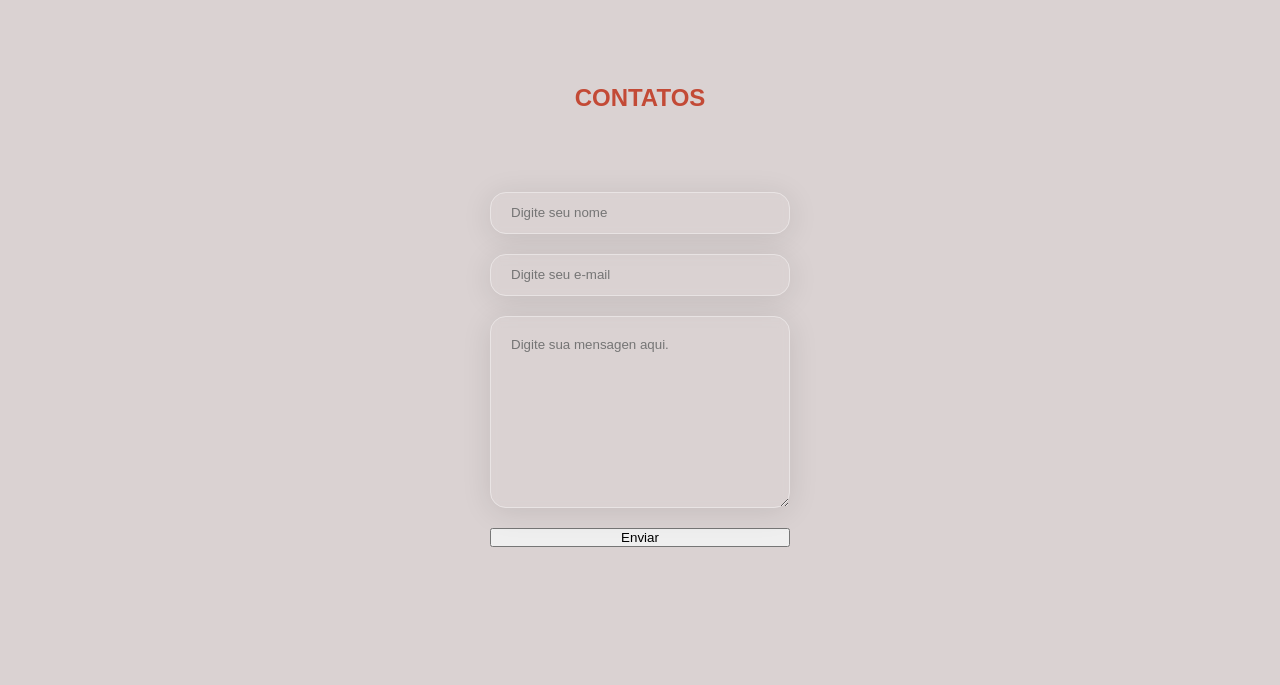
==== commit af609489: "update" ====
--- a/pages/home.html
+++ b/pages/home.html
@@ -81,7 +81,6 @@
         </p>
       </article>
     </section>
-
     <section>
       <article class="formacao" id="formacao">
         <h1>FORMAÇÃO.</h1>
--- a/pages/style.css
+++ b/pages/style.css
@@ -170,25 +170,24 @@
 .cont-sobre {
   display: flex;
   flex-direction: column;
-  align-items: center;
-  justify-content: center;
   text-align: center;
-  max-width: 800px;
+  width: 50vw;
+  height: 100%;
   margin: 0 auto;
   gap: 20px;
+
 }
 
 .cont-sobre p {
-  grid-column-start: 3;
-  grid-row-start: 2;
+
   font-size: 2rem;
   width: 100%;
 }
 
 .cont-sobre1 {
   width: 100%;
-  height: 70vh;
-  margin-bottom: 100px;
+  height: 100pxvh;
+
 }
 
 /* FORMAÇÃO */
@@ -200,22 +199,22 @@
   text-align: center;
   gap: 20px;
   font-size: 1rem;
-  width: 100%;
-  height: 10vh;
-
-}
-.formacao p{
+  width: 100vw;
+  height: 60vh;
+
+}
+.formacao p {
   font-size: 2rem;
   margin-bottom: 100px;
 }
 
-
 /* PORTFOLIO */
 .titulo-portfolio {
   display: flex;
   justify-content: center;
   align-items: center;
-margin-bottom: 50px;  text-align: center;
+  margin-bottom: 50px;
+  text-align: center;
 }
 
 /* CARDS */
@@ -229,7 +228,9 @@
 
 .card {
   display: flex;
-  flex-direction: column;
+flex-direction: column;
+  width: 300px;
+  height: 400px;
   justify-content: center;
   align-items: center;
   gap: 30px;
@@ -355,7 +356,6 @@
 
 /* ================= MOBILE (360px) ================= */
 @media (max-width: 400px) {
-
   body {
     padding-top: 70px;
   }
@@ -366,7 +366,7 @@
   }
 
   .navegation {
-    gap: 10px;
+    justify-content: space-between;
   }
 
   .logo {
@@ -375,11 +375,11 @@
 
   /* NÃO ESCONDE MAIS */
   .container {
-    display: flex;
+    display: none;
   }
 
   .tema {
-    display: block;
+    display: none;
     font-size: 0.8rem;
   }
 
@@ -390,6 +390,7 @@
     padding: 30px 15px;
     gap: 20px;
     text-align: center;
+    margin-bottom: 50px;
   }
 
   .home img {
@@ -408,6 +409,7 @@
   .cont-sobre p {
     font-size: 1rem;
     line-height: 1.4;
+    
   }
 
   /* FORMAÇÃO */
@@ -427,8 +429,8 @@
   }
 
   .card {
-    width: 100%;
-    height: auto;
+    width: 300px;
+    height: 400px;
   }
 
   /* CONTATO */
@@ -472,4 +474,4 @@
   .menu a {
     font-size: 1rem;
   }
-}+}
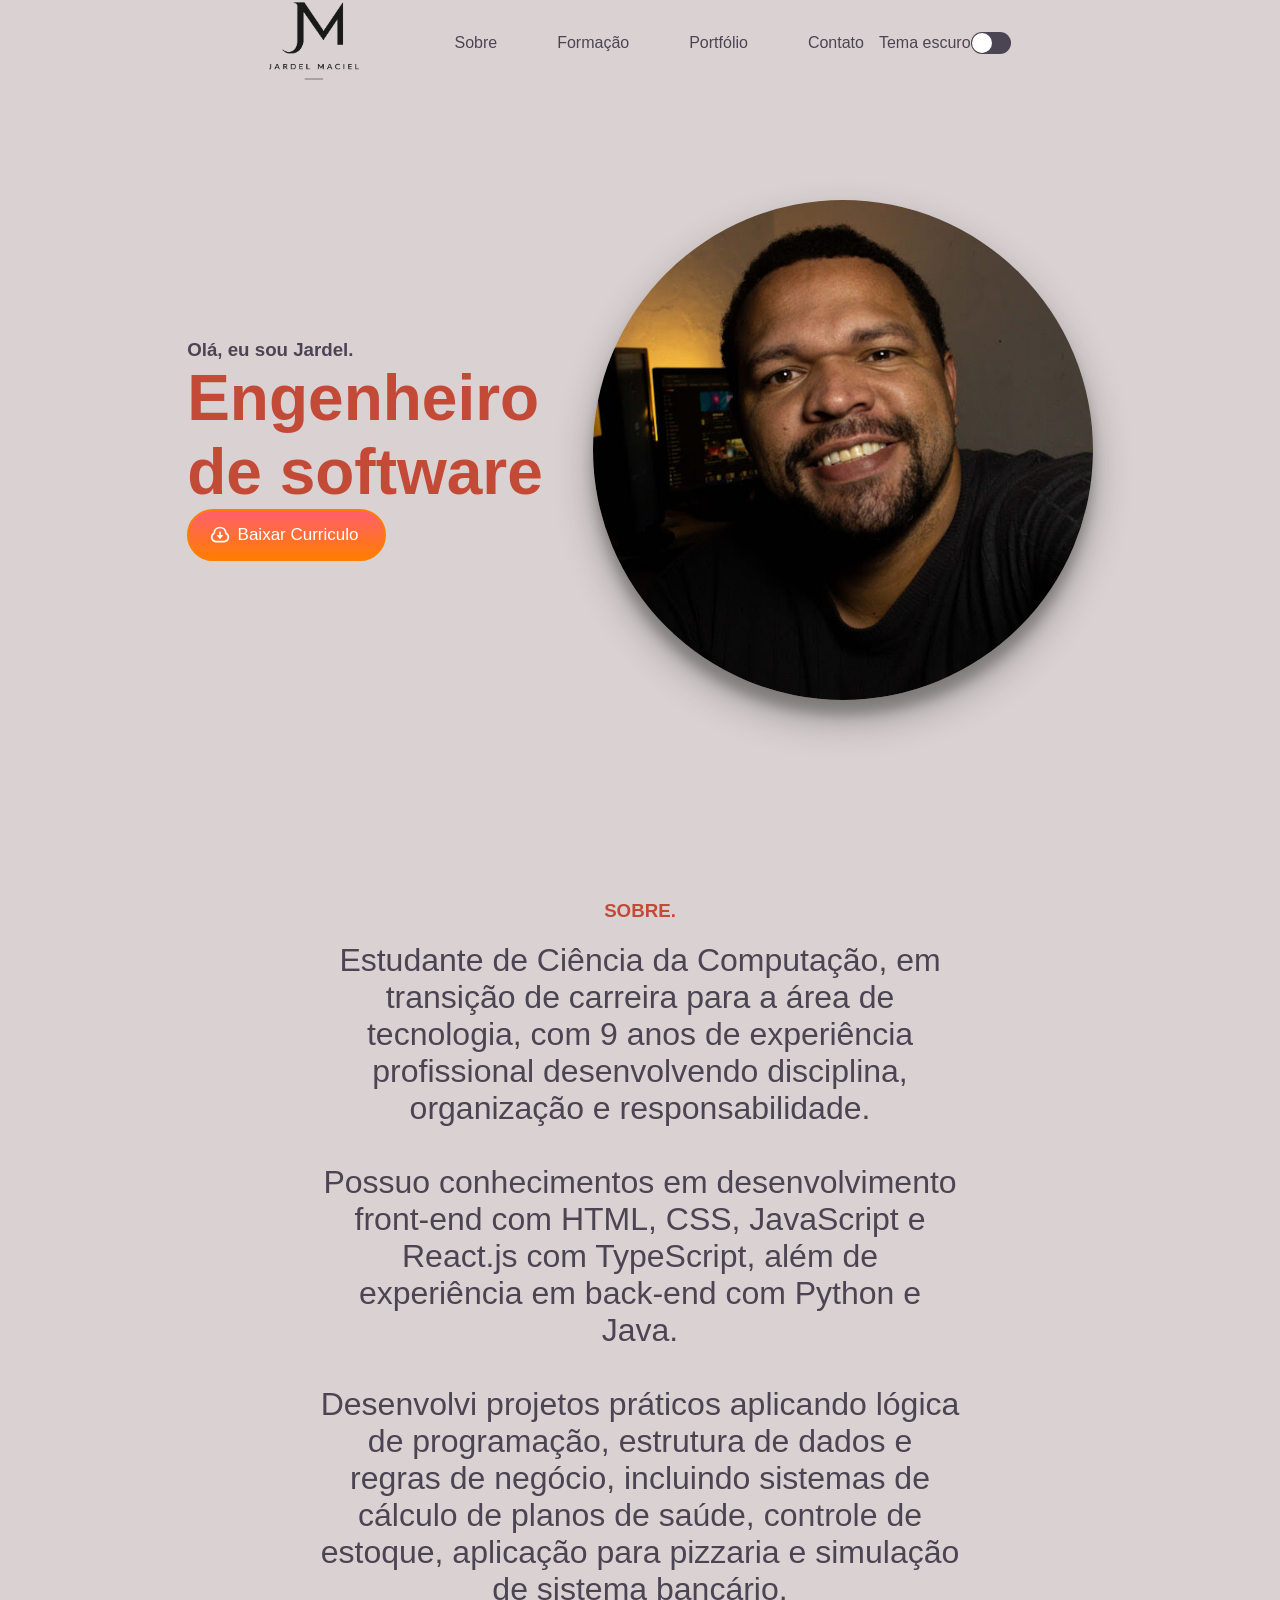
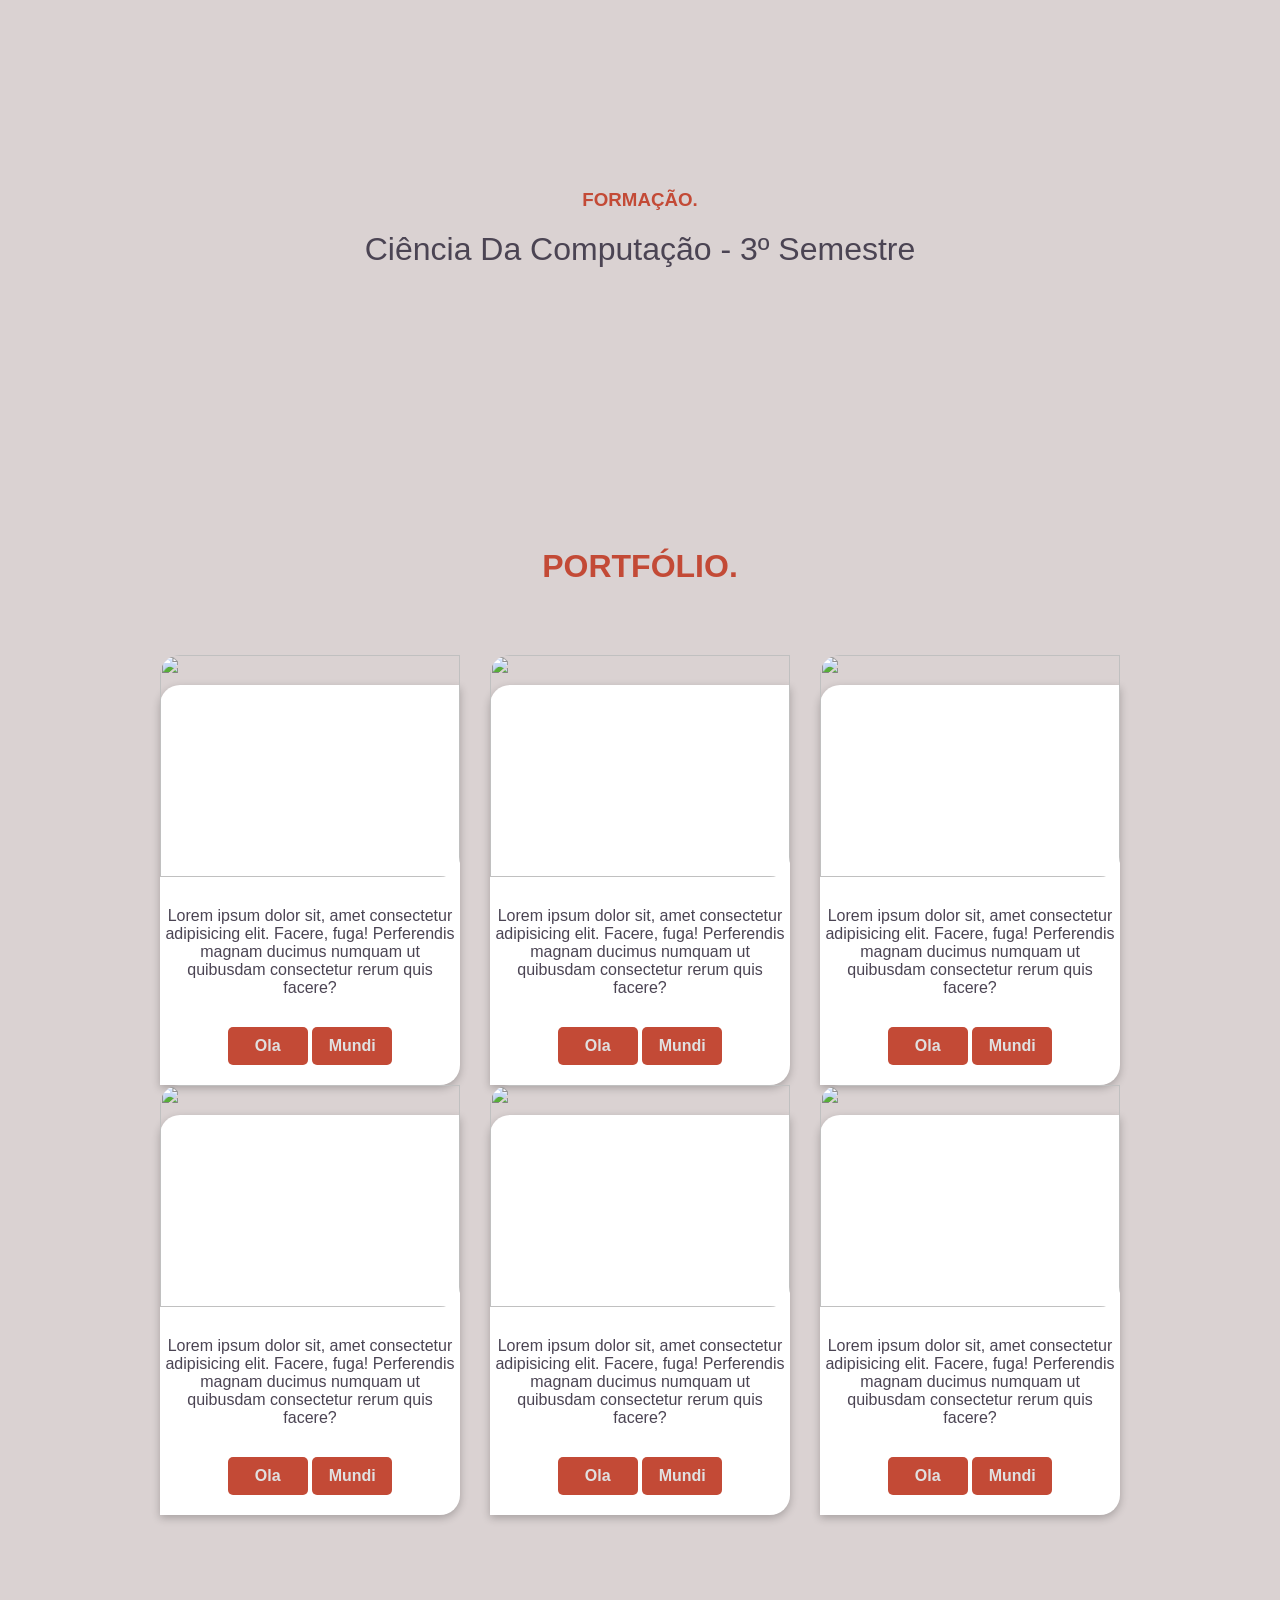
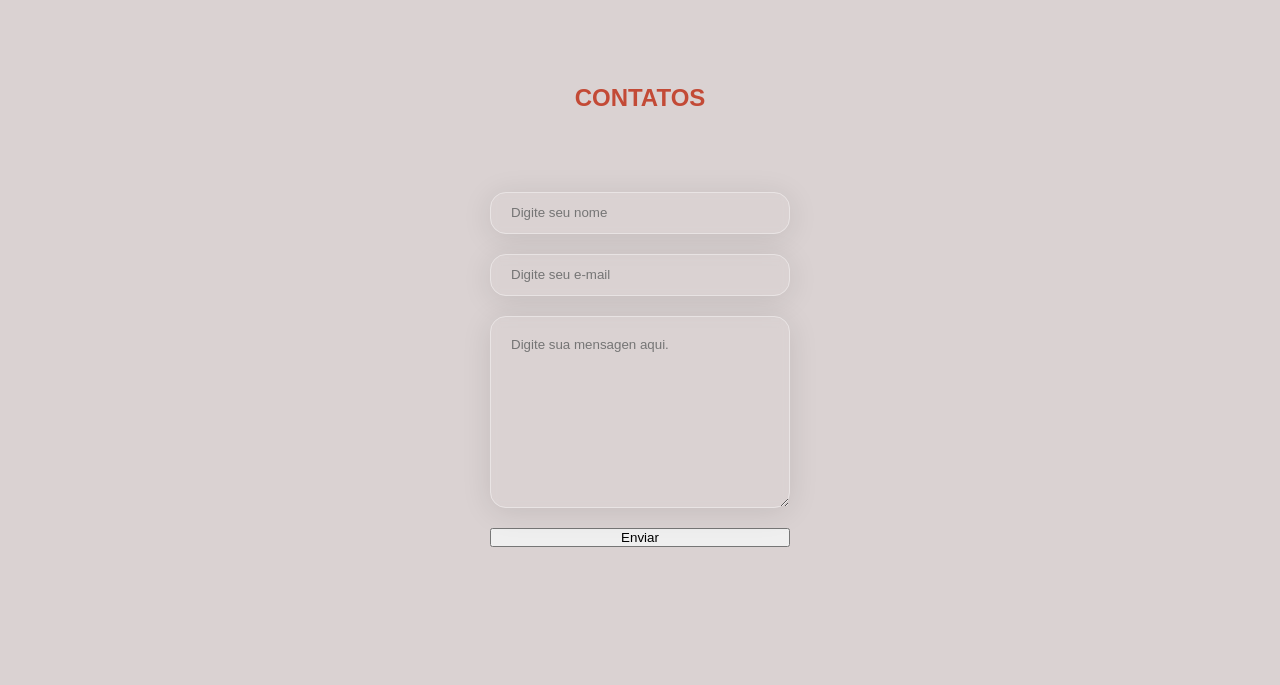
==== commit f62cb38f: "buttons" ====
--- a/pages/home.html
+++ b/pages/home.html
@@ -101,37 +101,37 @@
         </p>
 
         <div class="button">
-          <button>Ola</button>
-          <button>Mundi</button>
-        </div>
-      </div>
-
-      <div class="card">
-        <img src="assets/download.jpg" alt="" />
-
-        <p>
-          Lorem ipsum dolor sit, amet consectetur adipisicing elit. Facere,
-          fuga! Perferendis magnam ducimus numquam ut quibusdam consectetur
-          rerum quis facere?
-        </p>
-
-        <div class="button">
-          <button>Ola</button>
-          <button>Mundi</button>
-        </div>
-      </div>
-      <div class="card">
-        <img src="assets/download.jpg" alt="" />
-
-        <p>
-          Lorem ipsum dolor sit, amet consectetur adipisicing elit. Facere,
-          fuga! Perferendis magnam ducimus numquam ut quibusdam consectetur
-          rerum quis facere?
-        </p>
-
-        <div class="button">
-          <button>Ola</button>
-          <button>Mundi</button>
+          <button class="bt-card">Ola</button>
+          <button class="bt-card">Mundi</button>
+        </div>
+      </div>
+
+      <div class="card">
+        <img src="assets/download.jpg" alt="" />
+
+        <p>
+          Lorem ipsum dolor sit, amet consectetur adipisicing elit. Facere,
+          fuga! Perferendis magnam ducimus numquam ut quibusdam consectetur
+          rerum quis facere?
+        </p>
+
+        <div class="button">
+          <button class="bt-card">Ola</button>
+          <button class="bt-card">Mundi</button>
+        </div>
+      </div>
+      <div class="card">
+        <img src="assets/download.jpg" alt="" />
+
+        <p>
+          Lorem ipsum dolor sit, amet consectetur adipisicing elit. Facere,
+          fuga! Perferendis magnam ducimus numquam ut quibusdam consectetur
+          rerum quis facere?
+        </p>
+
+        <div class="button">
+          <button class="bt-card">Ola</button>
+          <button class="bt-card">Mundi</button>
         </div>
       </div>
       <div class="card">
@@ -144,36 +144,36 @@
         </p>
 
         <div>
-          <button>Ola</button>
-          <button>Mundi</button>
-        </div>
-      </div>
-      <div class="card">
-        <img src="assets/download.jpg" alt="" />
-
-        <p>
-          Lorem ipsum dolor sit, amet consectetur adipisicing elit. Facere,
-          fuga! Perferendis magnam ducimus numquam ut quibusdam consectetur
-          rerum quis facere?
-        </p>
-
-        <div class="button">
-          <button>Ola</button>
-          <button>Mundi</button>
-        </div>
-      </div>
-      <div class="card">
-        <img src="assets/download.jpg" alt="" />
-
-        <p>
-          Lorem ipsum dolor sit, amet consectetur adipisicing elit. Facere,
-          fuga! Perferendis magnam ducimus numquam ut quibusdam consectetur
-          rerum quis facere?
-        </p>
-
-        <div class="button">
-          <button>Ola</button>
-          <button>Mundi</button>
+          <button class="bt-card">Ola</button>
+          <button class="bt-card">Mundi</button>
+        </div>
+      </div>
+      <div class="card">
+        <img src="assets/download.jpg" alt="" />
+
+        <p>
+          Lorem ipsum dolor sit, amet consectetur adipisicing elit. Facere,
+          fuga! Perferendis magnam ducimus numquam ut quibusdam consectetur
+          rerum quis facere?
+        </p>
+
+        <div class="button">
+          <button class="bt-card">Ola</button>
+          <button class="bt-card">Mundi</button>
+        </div>
+      </div>
+      <div class="card">
+        <img src="assets/download.jpg" alt="" />
+
+        <p>
+          Lorem ipsum dolor sit, amet consectetur adipisicing elit. Facere,
+          fuga! Perferendis magnam ducimus numquam ut quibusdam consectetur
+          rerum quis facere?
+        </p>
+
+        <div class="button">
+          <button class="bt-card">Ola</button>
+          <button class="bt-card">Mundi</button>
         </div>
       </div>
     </section>
--- a/pages/style.css
+++ b/pages/style.css
@@ -353,6 +353,17 @@
   font-size: 28px;
   cursor: pointer;
 }
+.bt-card{
+  padding: 10px;
+  width: 80px;
+  margin-bottom: 20px;
+  border: none;
+  border-radius: 5px;
+  background-color: var(--cor-titulo);
+  color: var(--cor-botao);
+  font-size: 1rem;
+  font-weight: 600;
+}
 
 /* ================= MOBILE (360px) ================= */
 @media (max-width: 400px) {
@@ -404,11 +415,13 @@
   /* SOBRE */
   .cont-sobre {
     padding: 0 15px;
+    width: 80%;
   }
 
   .cont-sobre p {
     font-size: 1rem;
     line-height: 1.4;
+    margin-bottom: 60px;
     
   }
 
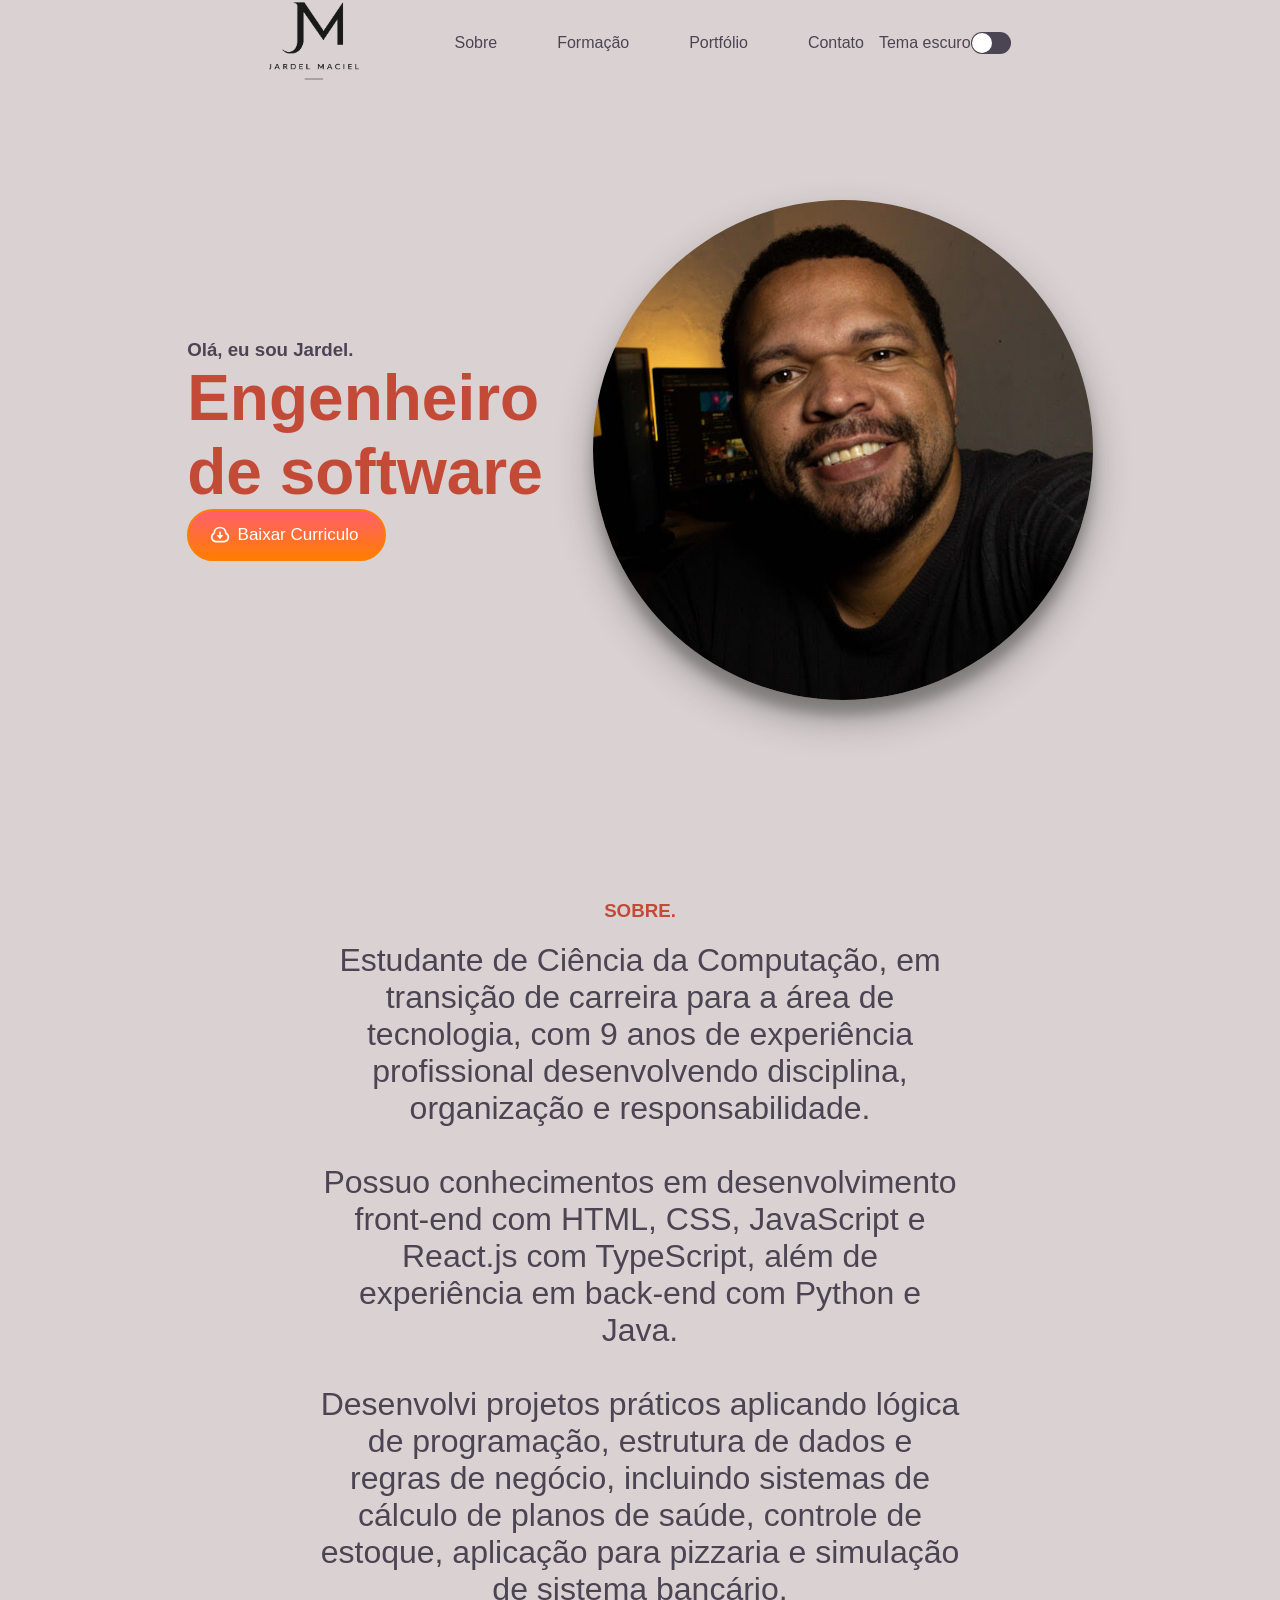
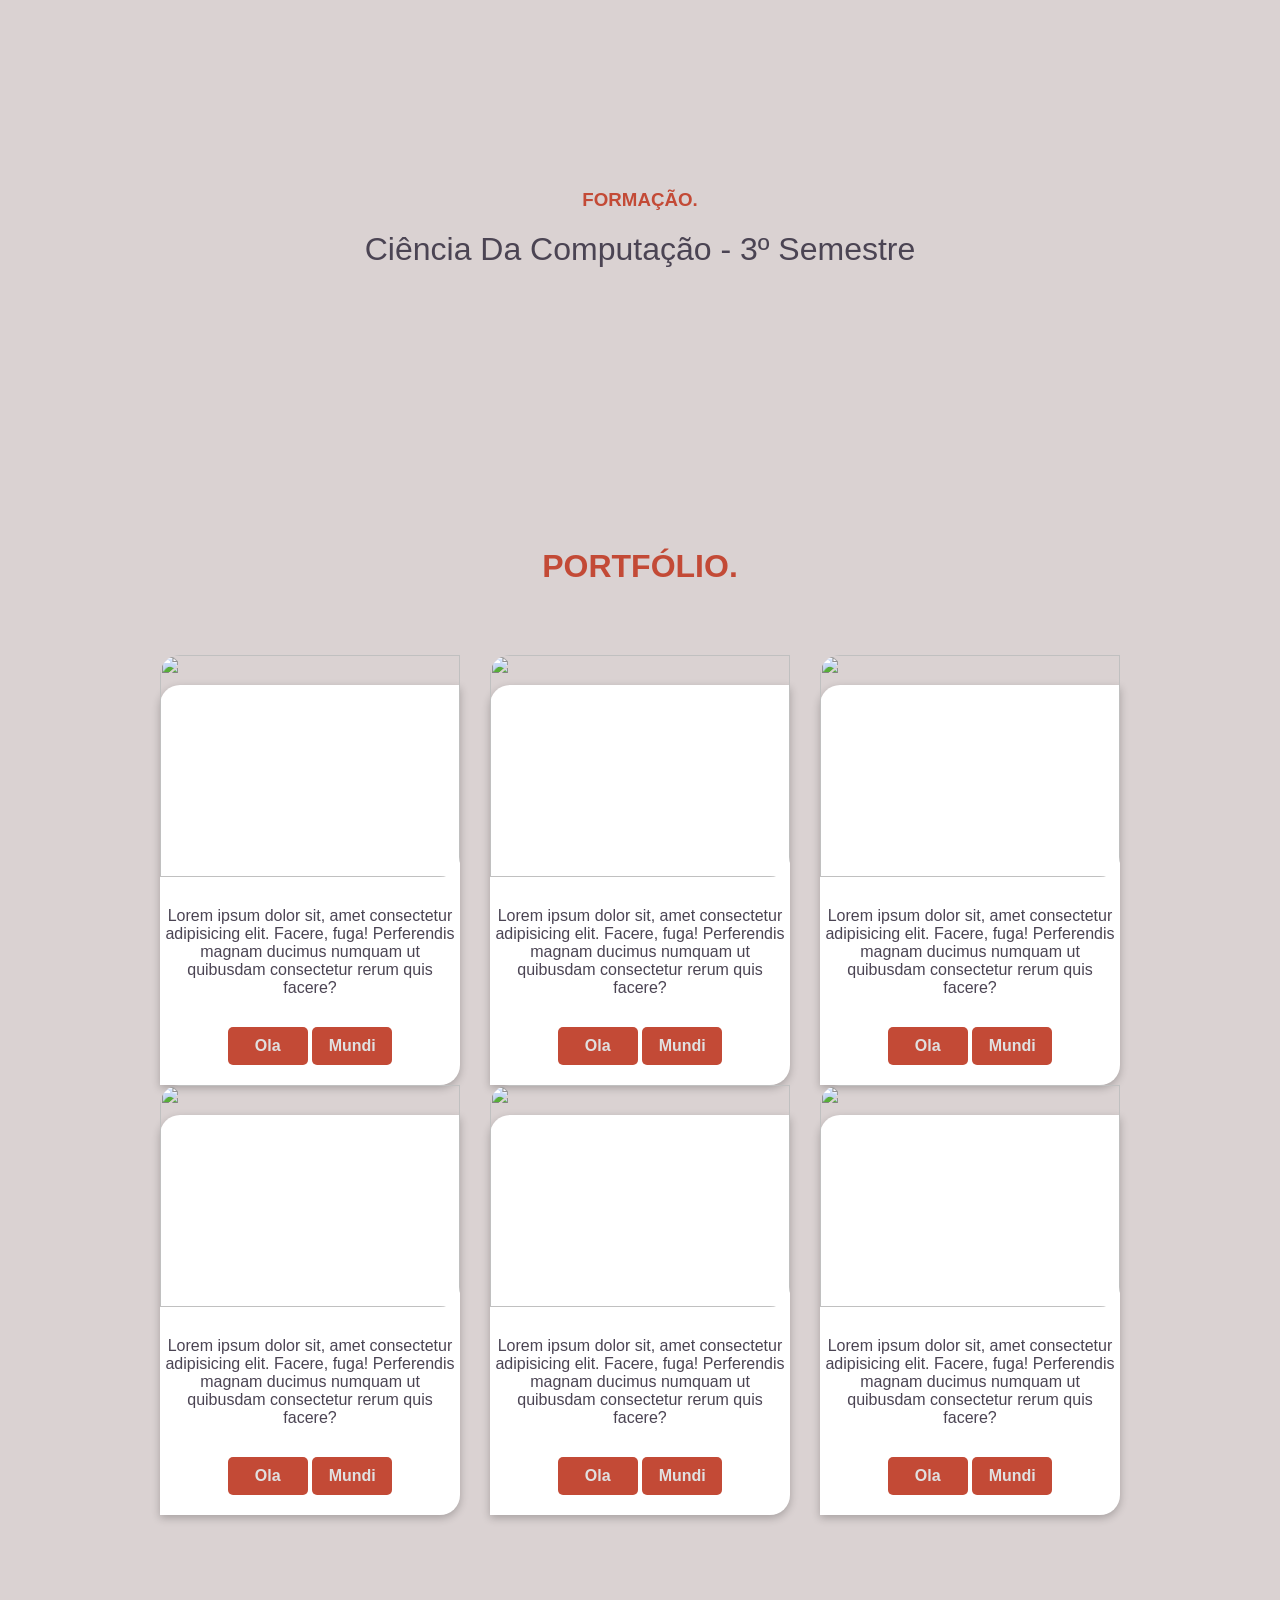
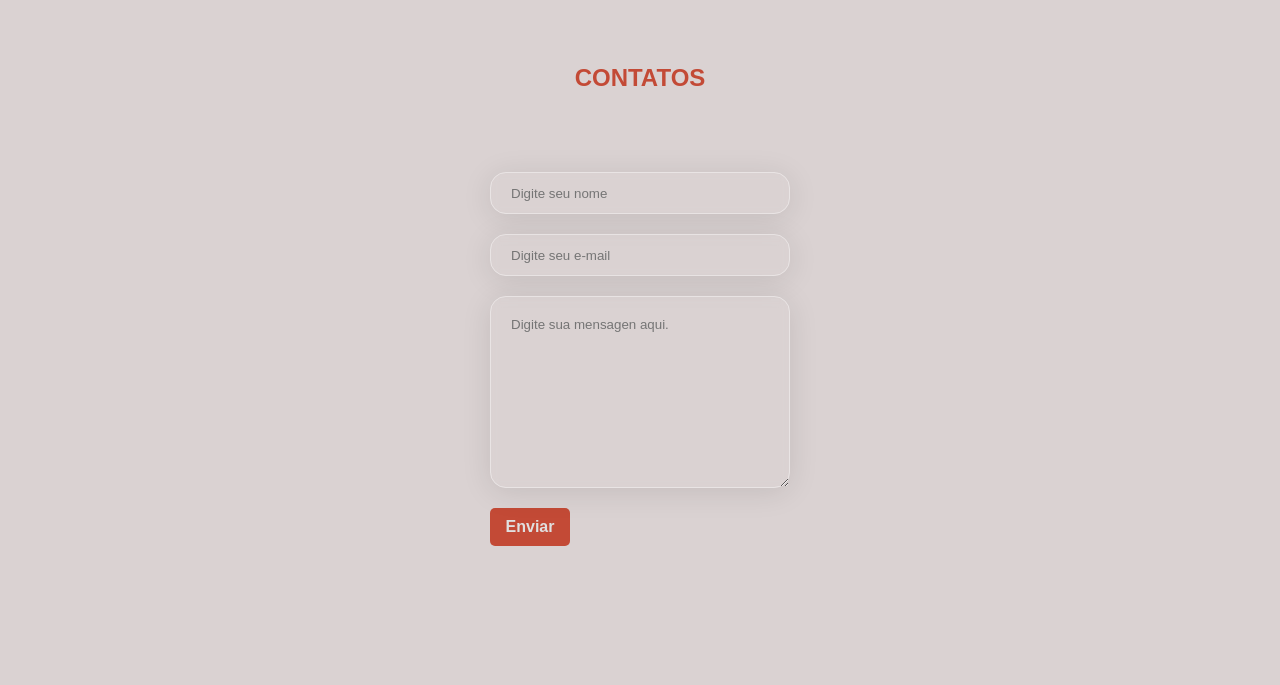
==== commit 20021f24: "x" ====
--- a/pages/home.html
+++ b/pages/home.html
@@ -197,7 +197,7 @@
           cols="50"
           placeholder="Digite sua mensagen aqui."
         ></textarea>
-        <button type="button" onclick="enviarForm()">Enviar</button>
+        <button type="button" class="bt-card" onclick="enviarForm()">Enviar</button>
         <p id="mensagem"></p>
       </form>
     </section>
--- a/pages/style.css
+++ b/pages/style.css
@@ -363,7 +363,13 @@
   color: var(--cor-botao);
   font-size: 1rem;
   font-weight: 600;
-}
+  transition: all 1s;
+}
+.bt-card:hover{
+  cursor: pointer;
+}
+
+
 
 /* ================= MOBILE (360px) ================= */
 @media (max-width: 400px) {
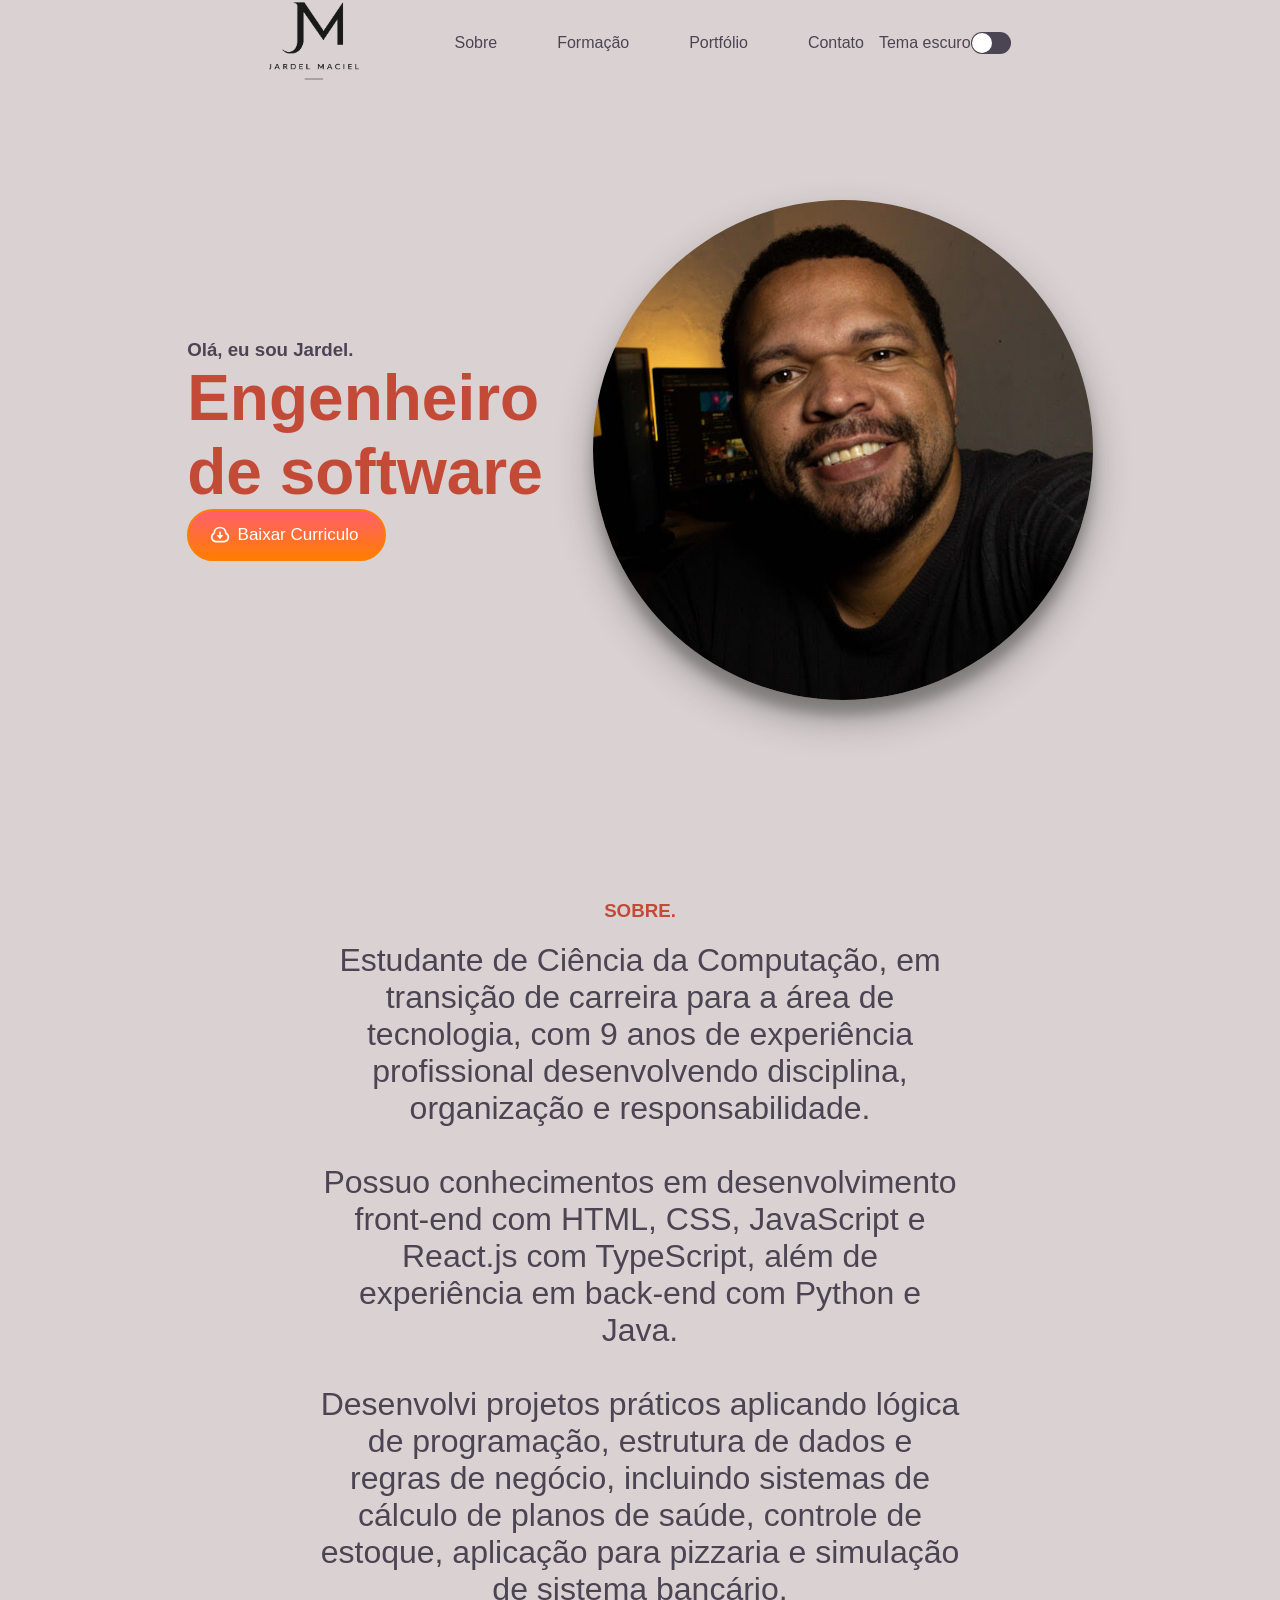
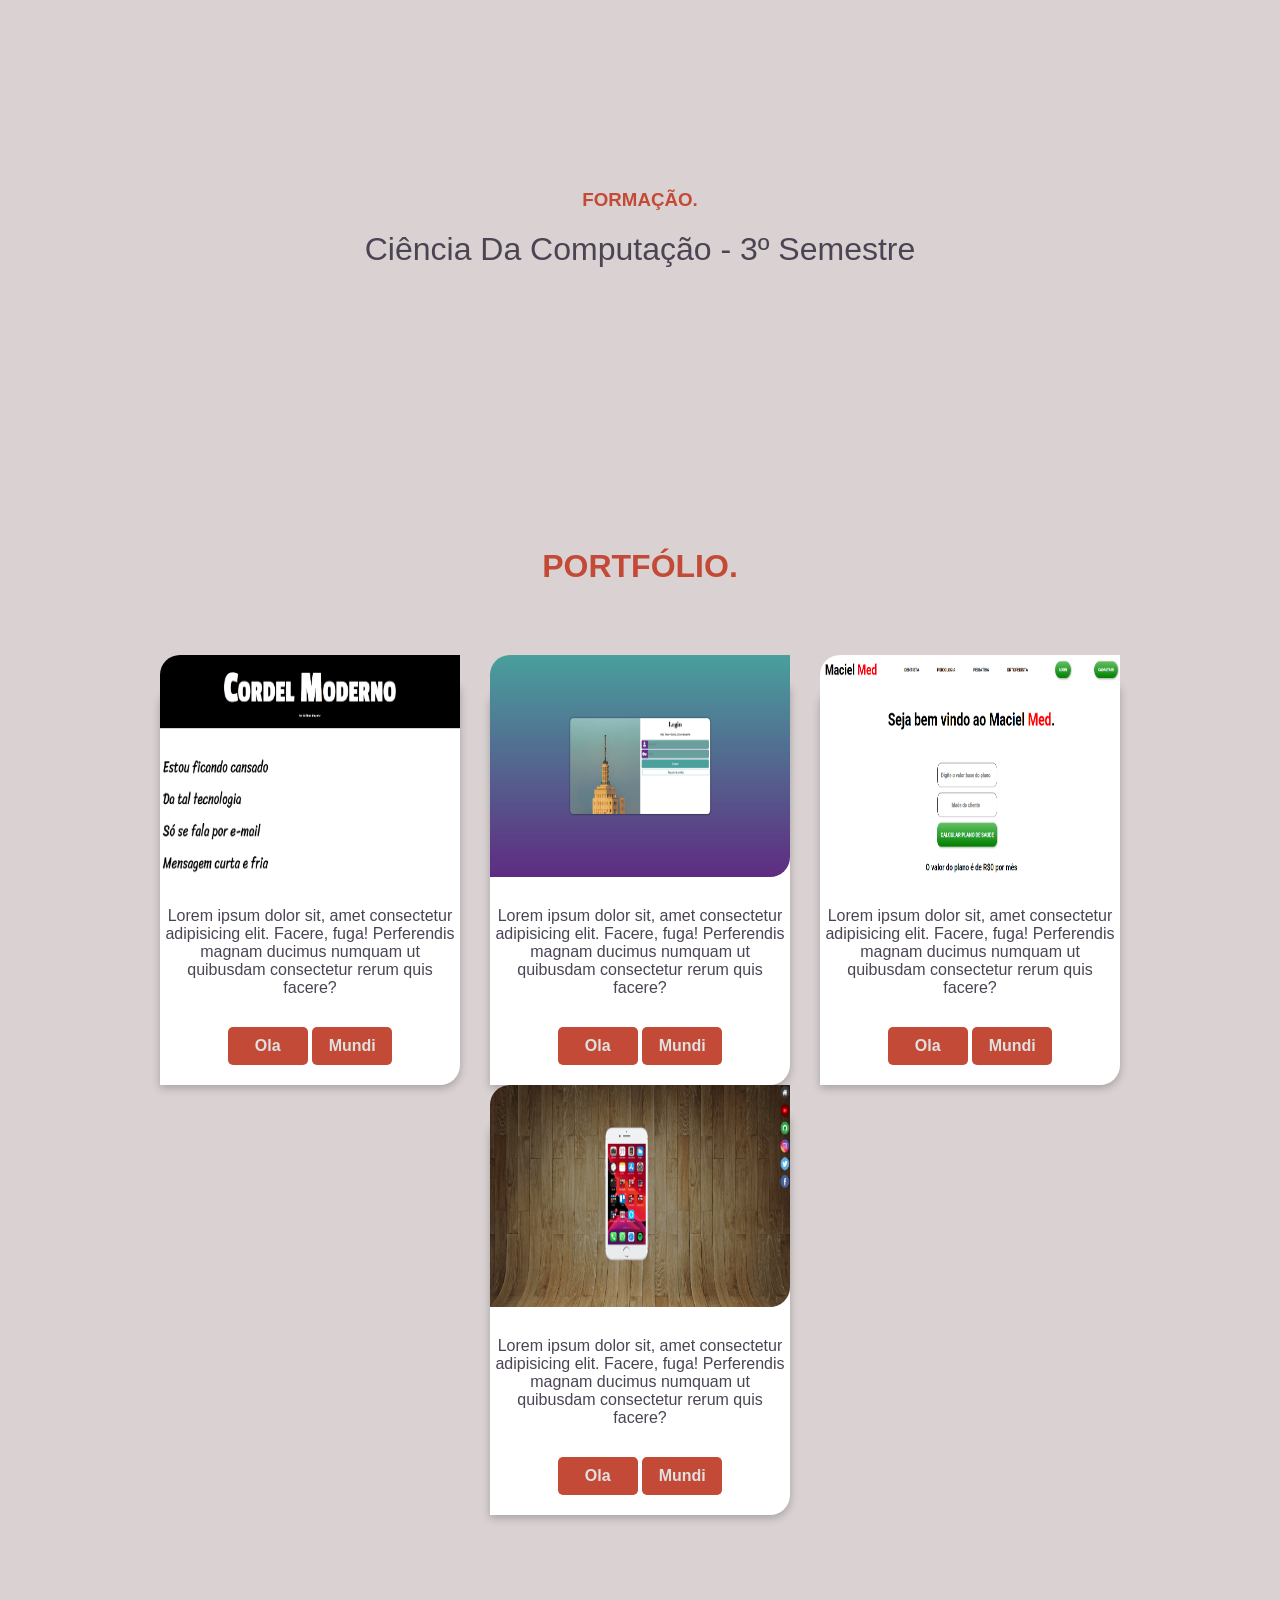
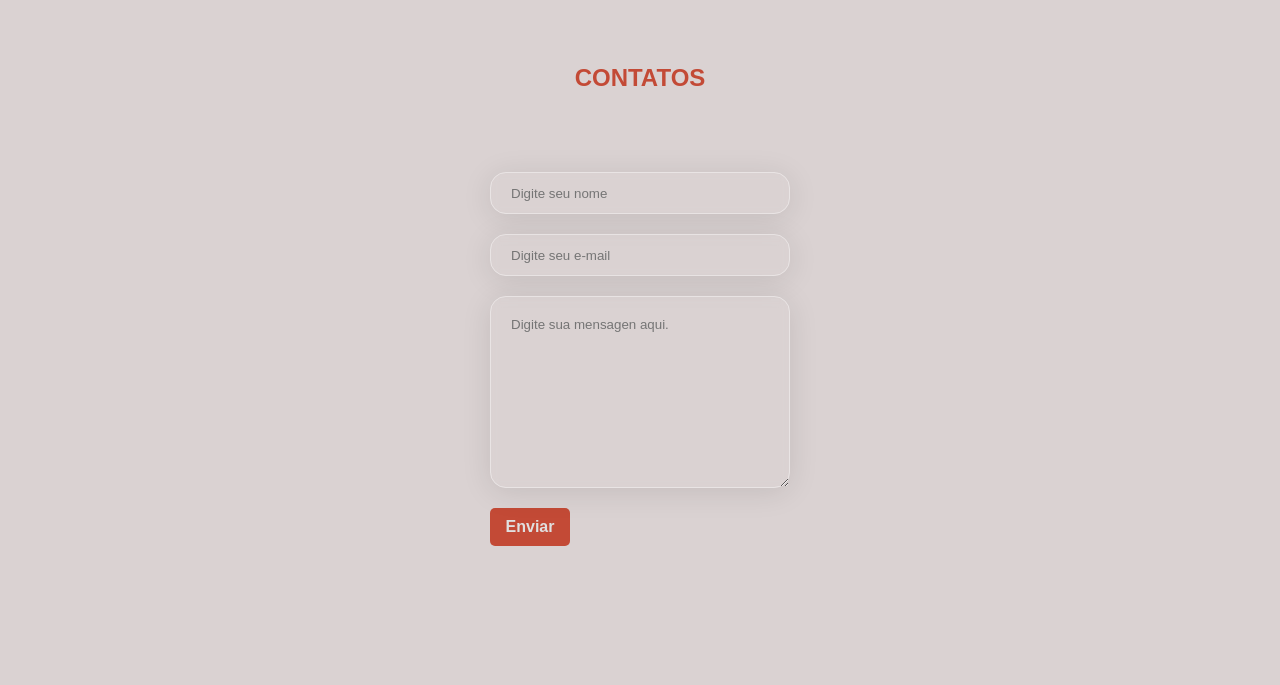
==== commit 366bdab3: "inserção das imagens" ====
--- a/pages/home.html
+++ b/pages/home.html
@@ -92,7 +92,7 @@
     </div>
     <section class="card-1">
       <div class="card">
-        <img src="assets/download.jpg" alt="" />
+        <img src="/assets/cordel.png" alt="" />
 
         <p>
           Lorem ipsum dolor sit, amet consectetur adipisicing elit. Facere,
@@ -107,7 +107,7 @@
       </div>
 
       <div class="card">
-        <img src="assets/download.jpg" alt="" />
+        <img src="/assets/login.png" alt="" />
 
         <p>
           Lorem ipsum dolor sit, amet consectetur adipisicing elit. Facere,
@@ -121,7 +121,7 @@
         </div>
       </div>
       <div class="card">
-        <img src="assets/download.jpg" alt="" />
+        <img src="/assets/maciel.med.png" alt="" />
 
         <p>
           Lorem ipsum dolor sit, amet consectetur adipisicing elit. Facere,
@@ -135,7 +135,7 @@
         </div>
       </div>
       <div class="card">
-        <img src="assets/download.jpg" alt="" />
+        <img src="/assets/redes.png" alt="" />
 
         <p>
           Lorem ipsum dolor sit, amet consectetur adipisicing elit. Facere,
@@ -148,34 +148,8 @@
           <button class="bt-card">Mundi</button>
         </div>
       </div>
-      <div class="card">
-        <img src="assets/download.jpg" alt="" />
-
-        <p>
-          Lorem ipsum dolor sit, amet consectetur adipisicing elit. Facere,
-          fuga! Perferendis magnam ducimus numquam ut quibusdam consectetur
-          rerum quis facere?
-        </p>
-
-        <div class="button">
-          <button class="bt-card">Ola</button>
-          <button class="bt-card">Mundi</button>
-        </div>
-      </div>
-      <div class="card">
-        <img src="assets/download.jpg" alt="" />
-
-        <p>
-          Lorem ipsum dolor sit, amet consectetur adipisicing elit. Facere,
-          fuga! Perferendis magnam ducimus numquam ut quibusdam consectetur
-          rerum quis facere?
-        </p>
-
-        <div class="button">
-          <button class="bt-card">Ola</button>
-          <button class="bt-card">Mundi</button>
-        </div>
-      </div>
+   
+     
     </section>
 
     <section class="contatos" id="contatos">
--- a/pages/style.css
+++ b/pages/style.css
@@ -175,11 +175,9 @@
   height: 100%;
   margin: 0 auto;
   gap: 20px;
-
 }
 
 .cont-sobre p {
-
   font-size: 2rem;
   width: 100%;
 }
@@ -187,7 +185,6 @@
 .cont-sobre1 {
   width: 100%;
   height: 100pxvh;
-
 }
 
 /* FORMAÇÃO */
@@ -201,7 +198,6 @@
   font-size: 1rem;
   width: 100vw;
   height: 60vh;
-
 }
 .formacao p {
   font-size: 2rem;
@@ -228,7 +224,7 @@
 
 .card {
   display: flex;
-flex-direction: column;
+  flex-direction: column;
   width: 300px;
   height: 400px;
   justify-content: center;
@@ -353,7 +349,7 @@
   font-size: 28px;
   cursor: pointer;
 }
-.bt-card{
+.bt-card {
   padding: 10px;
   width: 80px;
   margin-bottom: 20px;
@@ -365,11 +361,10 @@
   font-weight: 600;
   transition: all 1s;
 }
-.bt-card:hover{
+.bt-card:hover {
   cursor: pointer;
-}
-
-
+  background-color: var(--cor-texto);
+}
 
 /* ================= MOBILE (360px) ================= */
 @media (max-width: 400px) {
@@ -428,7 +423,6 @@
     font-size: 1rem;
     line-height: 1.4;
     margin-bottom: 60px;
-    
   }
 
   /* FORMAÇÃO */
@@ -444,7 +438,7 @@
   /* PORTFÓLIO */
   .card-1 {
     padding: 15px;
-    gap: 20px;
+    gap: 90px;
   }
 
   .card {
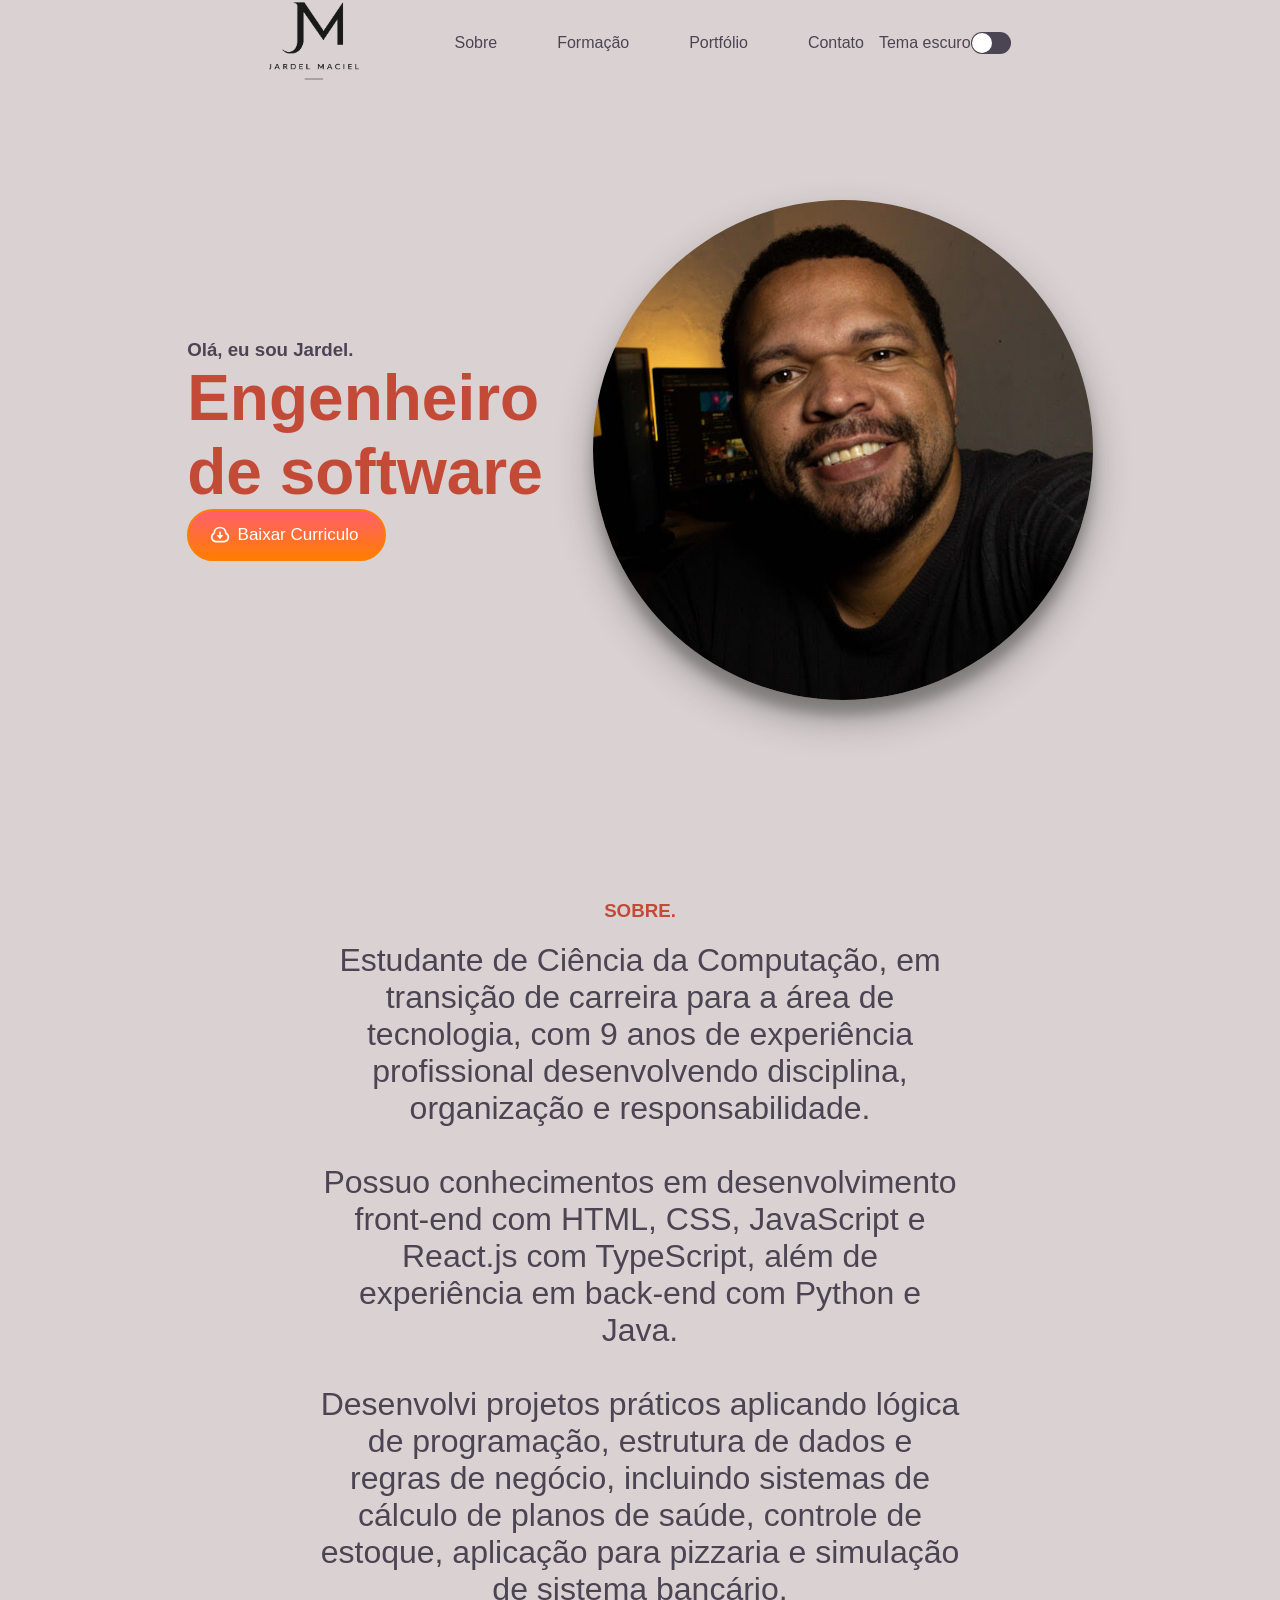
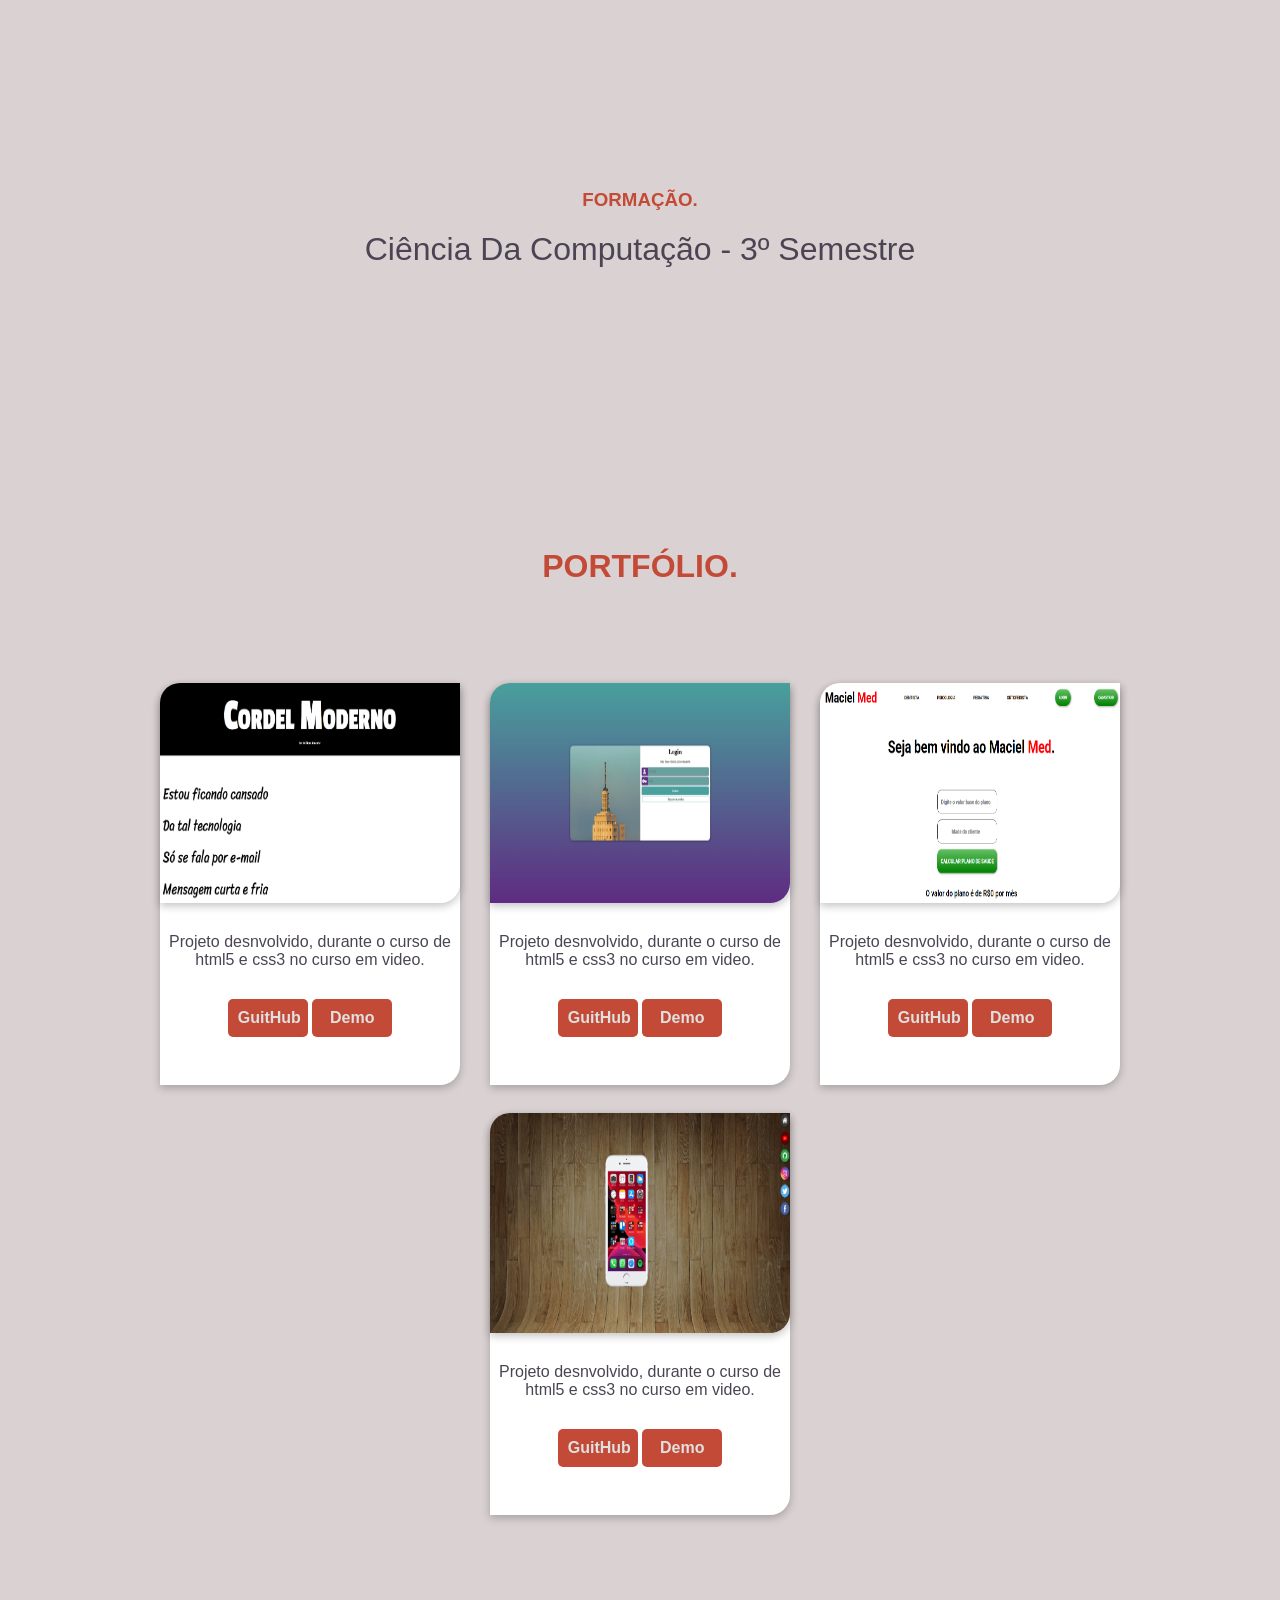
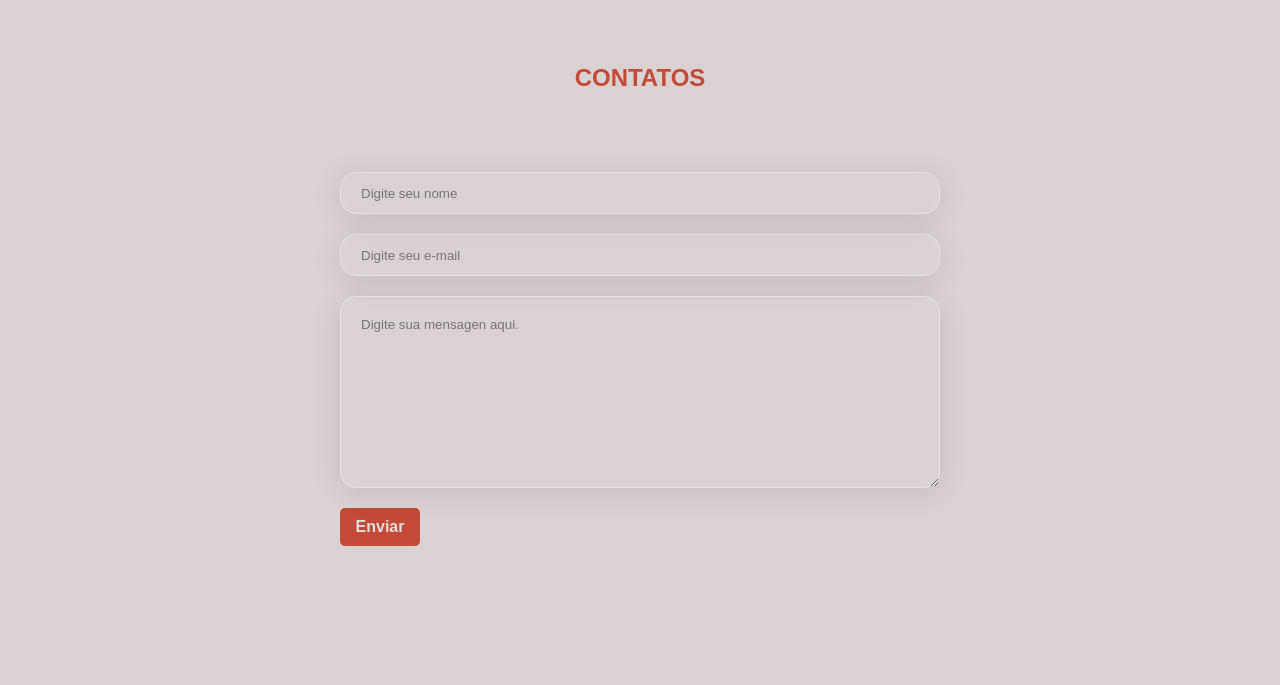
==== commit b8553070: "ADD LINKS" ====
--- a/pages/home.html
+++ b/pages/home.html
@@ -95,14 +95,12 @@
         <img src="/assets/cordel.png" alt="" />
 
         <p>
-          Lorem ipsum dolor sit, amet consectetur adipisicing elit. Facere,
-          fuga! Perferendis magnam ducimus numquam ut quibusdam consectetur
-          rerum quis facere?
+          Projeto desnvolvido, durante o curso de html5 e css3 no curso em video.
         </p>
 
         <div class="button">
-          <button class="bt-card">Ola</button>
-          <button class="bt-card">Mundi</button>
+          <a href="https://github.com/Jardel-Maciel/projeto_cordel" target="_blank"><button class="bt-card">GuitHub</button></a>
+          <a href="https://jardel-maciel.github.io/projeto_cordel/" target="_blank"><button class="bt-card">Demo</button></a>
         </div>
       </div>
 
@@ -110,42 +108,37 @@
         <img src="/assets/login.png" alt="" />
 
         <p>
-          Lorem ipsum dolor sit, amet consectetur adipisicing elit. Facere,
-          fuga! Perferendis magnam ducimus numquam ut quibusdam consectetur
-          rerum quis facere?
+          Projeto desnvolvido, durante o curso de html5 e css3 no curso em video.
         </p>
 
         <div class="button">
-          <button class="bt-card">Ola</button>
-          <button class="bt-card">Mundi</button>
+          <a href="https://github.com/Jardel-Maciel/projeto_login" target="_blank"><button class="bt-card">GuitHub</button></a>
+          
+         <a href="https://jardel-maciel.github.io/projeto_login/" target="_blank"><button class="bt-card">Demo</button></a> 
         </div>
       </div>
       <div class="card">
         <img src="/assets/maciel.med.png" alt="" />
 
         <p>
-          Lorem ipsum dolor sit, amet consectetur adipisicing elit. Facere,
-          fuga! Perferendis magnam ducimus numquam ut quibusdam consectetur
-          rerum quis facere?
+          Projeto desnvolvido, durante o curso de html5 e css3 no curso em video.
         </p>
 
         <div class="button">
-          <button class="bt-card">Ola</button>
-          <button class="bt-card">Mundi</button>
+          <a href="https://github.com/Jardel-Maciel/plano-de-saude2" target="_blank"><button class="bt-card">GuitHub</button></a>
+          <a href="https://jardel-maciel.github.io/plano-de-saude2/" target="_blank"><button class="bt-card">Demo</button></a>
         </div>
       </div>
       <div class="card">
         <img src="/assets/redes.png" alt="" />
 
         <p>
-          Lorem ipsum dolor sit, amet consectetur adipisicing elit. Facere,
-          fuga! Perferendis magnam ducimus numquam ut quibusdam consectetur
-          rerum quis facere?
+          Projeto desnvolvido, durante o curso de html5 e css3 no curso em video.
         </p>
 
         <div>
-          <button class="bt-card">Ola</button>
-          <button class="bt-card">Mundi</button>
+          <a href="https://github.com/Jardel-Maciel/projeto_social" target="_blank"><button class="bt-card">GuitHub</button></a>
+          <a href="https://jardel-maciel.github.io/projeto_social/" target="_blank"><button class="bt-card">Demo</button></a>
         </div>
       </div>
    
--- a/pages/style.css
+++ b/pages/style.css
@@ -34,6 +34,7 @@
 body {
   background-color: var(--cor-fundo);
   color: var(--cor-texto);
+  overflow-x: hidden;
 }
 
 /* MODO ESCURO */
@@ -251,9 +252,10 @@
 /* IMAGENS DOS CARDS */
 .card img {
   width: 100%;
-  height: 100%;
+  height: 55%;
   border-radius: 20px 0px;
   margin-top: -30px;
+  box-shadow: rgba(0, 0, 0, 0.24) 0px 3px 8px;
 }
 /*estilização da aba de contatos*/
 .contatos {
@@ -267,7 +269,8 @@
   display: flex;
   flex-direction: column;
   gap: 20px;
-  width: 300px;
+  font-size: 40PX;
+  width: 600px;
   justify-content: center;
   margin-top: 80px;
 }
